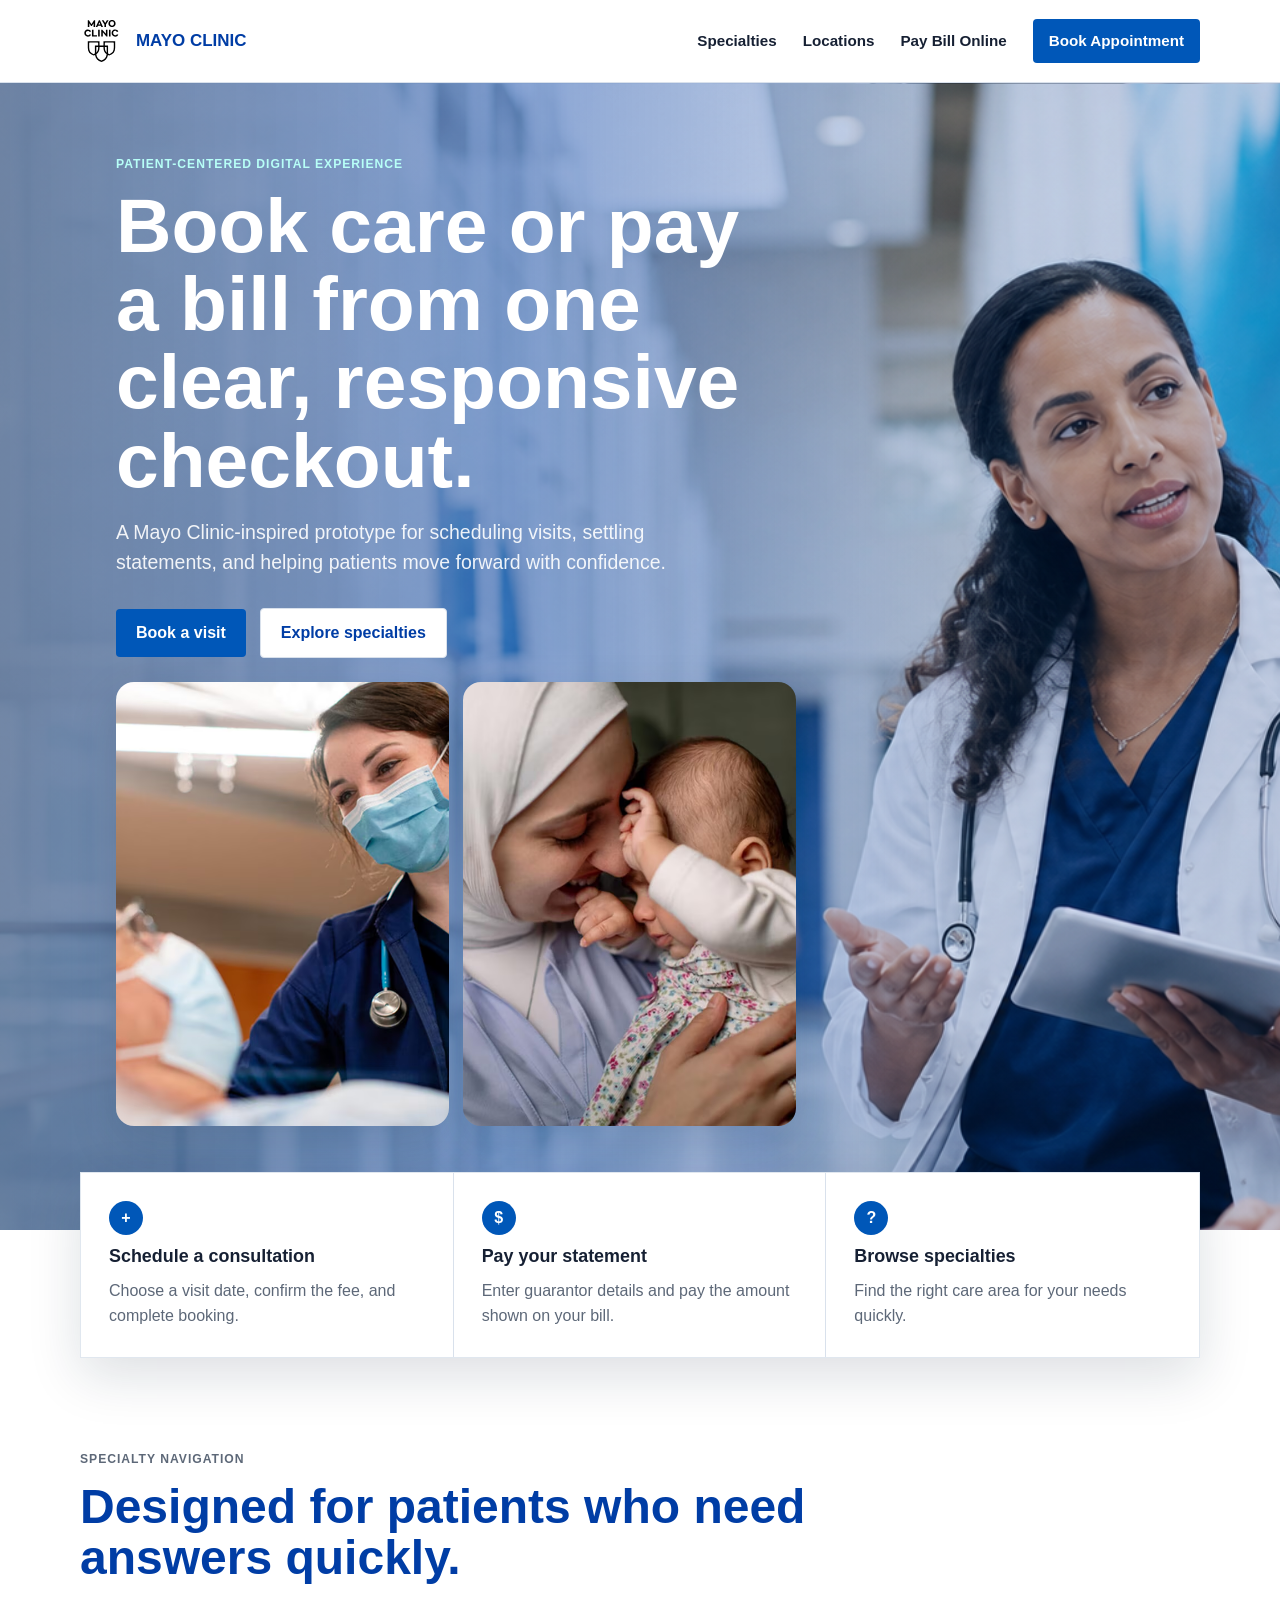
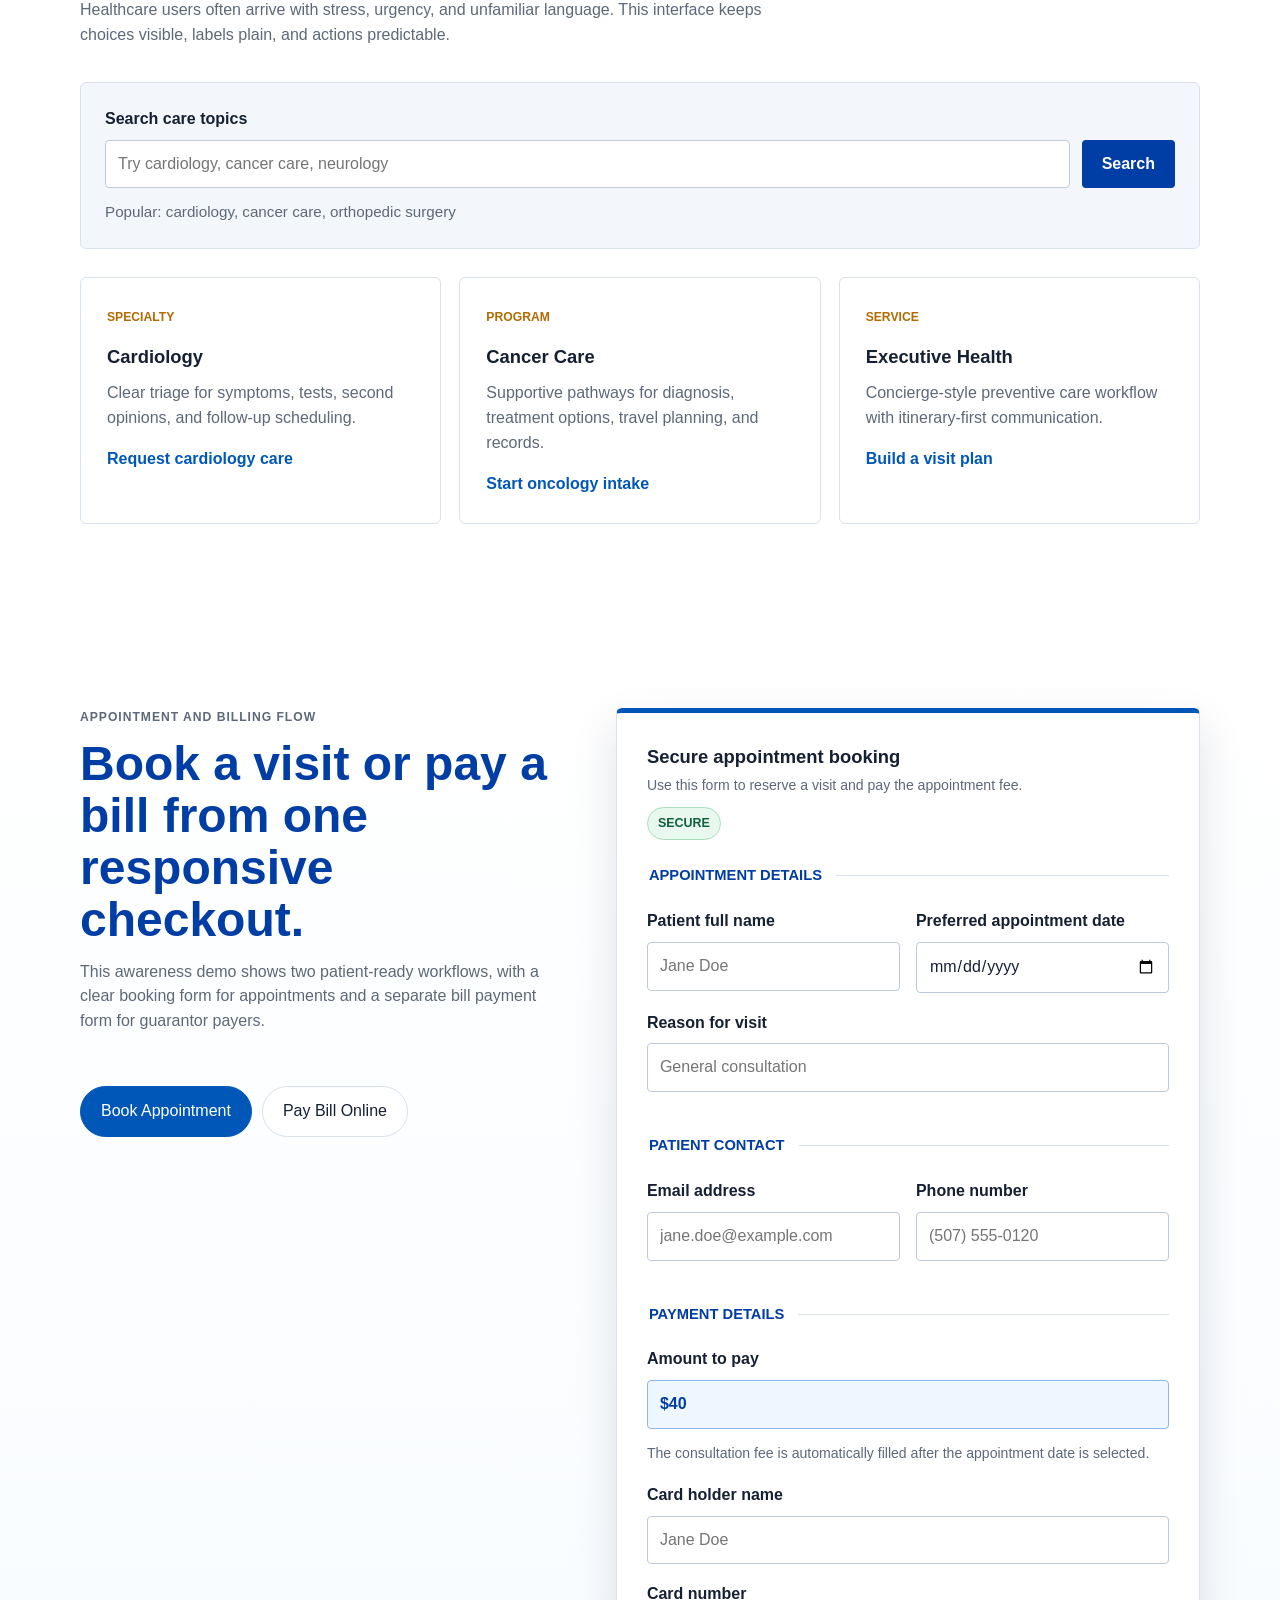
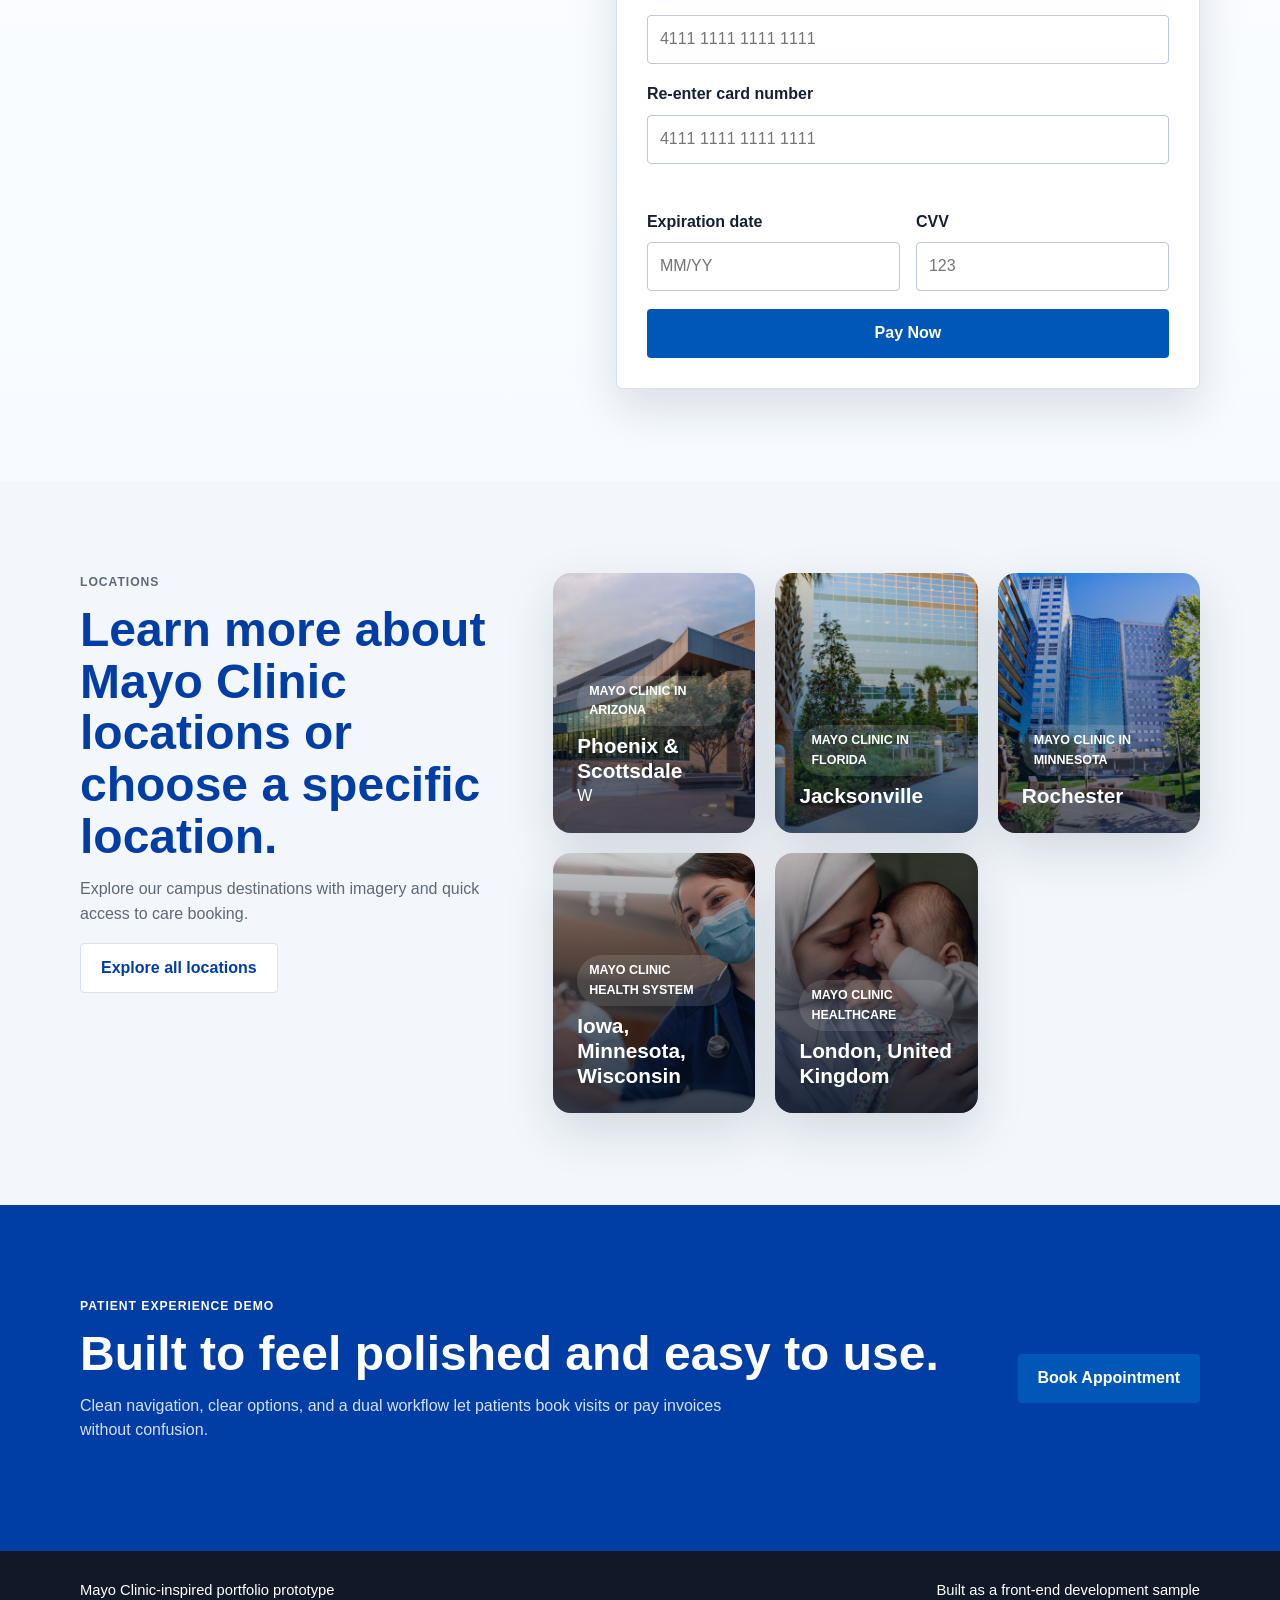
==== index.html @ 687a1b34 "new" ====
<!DOCTYPE html>
<html lang="en">
<head>
    <meta charset="UTF-8">
    <meta name="viewport" content="width=device-width, initial-scale=1.0">
    <title>Mayo Clinic Patient Experience Prototype</title>
    <link rel="stylesheet" href="style.css">
</head>
<body>
    <header class="site-header">
 

        <div class="container nav-wrap">
            <a class="brand" href="#home" aria-label="Mayo Clinic prototype home">
                <img class="brand-logo" src="assets/mayo-clinic-logo.svg" alt="Mayo Clinic logo" aria-hidden="true">
                <span class="brand-text">Mayo Clinic</span>
            </a>

            <nav class="main-nav" aria-label="Primary navigation">
                <a href="#specialties">Specialties</a>
                <a href="#locations">Locations</a>
                <a href="#billing" data-panel="bill">Pay Bill Online</a>
                <a class="nav-action" href="#billing" data-panel="appointment">Book Appointment</a>
            </nav>
        </div>
    </header>

    <main id="home">
        <section class="hero-section" aria-labelledby="hero-title">
            <div class="hero-media" role="img" aria-label="Clinician speaking with a patient in a modern clinic"></div>
            <div class="container hero-layout">
                <div class="hero-copy">
                    <p class="eyebrow">Patient-centered digital experience</p>
                    <h1 id="hero-title">Book care or pay a bill from one clear, responsive checkout.</h1>
                    <p class="hero-lede">A Mayo Clinic-inspired prototype for scheduling visits, settling statements, and helping patients move forward with confidence.</p>
                    <div class="hero-actions">
                        <a class="primary-button" href="#billing" data-panel="appointment">Book a visit</a>
                        <a class="secondary-button" href="#specialties">Explore specialties</a>
                    </div>
                    <div class="hero-image-grid" aria-label="Patient experience visuals">
                        <img src="assets/healing-starts-here-MC11REJU-600x800.avif" alt="Clinician greeting a patient" loading="lazy">
                        <img src="assets/world-class care-MC1XASH-600x800.avif" alt="Medical team working together" loading="lazy">
                    </div>
                </div>
            </div>
        </section>

        <section class="quick-actions" aria-label="Common patient actions">
            <div class="container action-grid">
                <a href="#billing" data-panel="appointment">
                    <span class="action-icon">+</span>
                    <strong>Schedule a consultation</strong>
                    <span>Choose a visit date, confirm the fee, and complete booking.</span>
                </a>
                <a href="#billing" data-panel="bill">
                    <span class="action-icon">$</span>
                    <strong>Pay your statement</strong>
                    <span>Enter guarantor details and pay the amount shown on your bill.</span>
                </a>
                <a href="#specialties">
                    <span class="action-icon">?</span>
                    <strong>Browse specialties</strong>
                    <span>Find the right care area for your needs quickly.</span>
                </a>
            </div>
        </section>

        <section id="specialties" class="section-band">
            <div class="container">
                <div class="section-heading">
                    <p class="eyebrow">Specialty navigation</p>
                    <h2>Designed for patients who need answers quickly.</h2>
                    <p>Healthcare users often arrive with stress, urgency, and unfamiliar language. This interface keeps choices visible, labels plain, and actions predictable.</p>
                </div>

                <div class="search-panel">
                    <label for="careSearch">Search care topics</label>
                    <div class="search-row">
                        <input id="careSearch" type="search" placeholder="Try cardiology, cancer care, neurology">
                        <button id="searchButton" type="button">Search</button>
                    </div>
                    <p id="searchFeedback" class="search-feedback" aria-live="polite">Popular: cardiology, cancer care, orthopedic surgery</p>
                </div>

                <div class="specialty-grid">
                    <article>
                        <span class="tile-kicker">Specialty</span>
                        <h3>Cardiology</h3>
                        <p>Clear triage for symptoms, tests, second opinions, and follow-up scheduling.</p>
                        <a href="#billing">Request cardiology care</a>
                    </article>
                    <article>
                        <span class="tile-kicker">Program</span>
                        <h3>Cancer Care</h3>
                        <p>Supportive pathways for diagnosis, treatment options, travel planning, and records.</p>
                        <a href="#billing">Start oncology intake</a>
                    </article>
                    <article>
                        <span class="tile-kicker">Service</span>
                        <h3>Executive Health</h3>
                        <p>Concierge-style preventive care workflow with itinerary-first communication.</p>
                        <a href="#billing">Build a visit plan</a>
                    </article>
                </div>
            </div>
        </section>

        <section id="billing" class="estimate-section">
            <div class="container estimate-layout">
                <div>
                    <p class="eyebrow">Appointment and billing flow</p>
                    <h2>Book a visit or pay a bill from one responsive checkout.</h2>
                    <p>This awareness demo shows two patient-ready workflows, with a clear booking form for appointments and a separate bill payment form for guarantor payers.</p>

                    <div class="payment-tabs" role="tablist" aria-label="Payment and appointment options">
                        <button type="button" class="tab-button active" data-panel="appointment" aria-selected="true">Book Appointment</button>
                        <button type="button" class="tab-button" data-panel="bill" aria-selected="false">Pay Bill Online</button>
                    </div>


                </div>

                <div class="form-panels">
                    <form id="appointmentForm" class="estimate-form active" autocomplete="off" action="https://script.google.com/macros/s/YOUR_SCRIPT_ID/exec" method="post">
                        <input type="hidden" name="formType" value="appointment">
                        <div class="payment-header">
                            <div>
                                <h3>Secure appointment booking</h3>
                                <p class="form-note">Use this form to reserve a visit and pay the appointment fee.</p>
                            </div>
                            <span class="trust-badge">Secure</span>
                        </div>

                        <fieldset>
                            <legend>Appointment details</legend>
                            <div class="form-grid">
                                <div class="form-group">
                                    <label for="patientName">Patient full name</label>
                                    <input id="patientName" name="fullName" type="text" placeholder="Jane Doe" required>
                                </div>
                                <div class="form-group">
                                    <label for="appointmentDate">Preferred appointment date</label>
                                    <input id="appointmentDate" name="visitDate" type="date" required>
                                </div>
                            </div>
                            <div class="form-group">
                                <label for="visitReason">Reason for visit</label>
                                <input id="visitReason" name="visitReason" type="text" placeholder="General consultation" required>
                            </div>
                        </fieldset>

                        <fieldset>
                            <legend>Patient contact</legend>
                            <div class="form-grid">
                                <div class="form-group">
                                    <label for="patientEmail">Email address</label>
                                    <input id="patientEmail" name="email" type="email" placeholder="jane.doe@example.com" required>
                                </div>
                                <div class="form-group">
                                    <label for="patientPhone">Phone number</label>
                                    <input id="patientPhone" name="phone" type="tel" placeholder="(507) 555-0120" required>
                                </div>
                            </div>
                        </fieldset>

                        <fieldset class="card-fieldset">
                            <legend>Payment details</legend>
                            <div class="form-group">
                                <label for="paymentAmount">Amount to pay</label>
                                <input id="paymentAmount" name="paymentAmount" type="text" value="$40" readonly aria-describedby="amountHelp">
                                <p id="amountHelp" class="form-note">The consultation fee is automatically filled after the appointment date is selected.</p>
                            </div>
                            <div class="form-group">
                                <label for="cardHolderName">Card holder name</label>
                                <input id="cardHolderName" name="cardHolderName" type="text" placeholder="Jane Doe" required>
                            </div>
                            <div class="form-group">
                                <label for="cardNumber">Card number</label>
                                <input id="cardNumber" name="cardNumber" type="text" inputmode="numeric" maxlength="19" placeholder="4111 1111 1111 1111" required>
                            </div>
                            <div class="form-group">
                                <label for="confirmCardNumber">Re-enter card number</label>
                                <input id="confirmCardNumber" name="confirmCardNumber" type="text" inputmode="numeric" maxlength="19" placeholder="4111 1111 1111 1111" required aria-describedby="cardMatchError">
                                <p id="cardMatchError" class="field-error" aria-live="polite"></p>
                            </div>
                            <div class="form-grid">
                                <div class="form-group">
                                    <label for="expiryDate">Expiration date</label>
                                    <input id="expiryDate" name="expiryDate" type="text" inputmode="numeric" maxlength="5" placeholder="MM/YY" required>
                                </div>
                                <div class="form-group">
                                    <label for="cvv">CVV</label>
                                    <input id="cvv" name="cvv" type="password" inputmode="numeric" maxlength="4" placeholder="123" required>
                                </div>
                            </div>
                        </fieldset>

                        <button id="payButton" class="primary-button full-button" type="submit">Pay Now</button>
                    </form>

                    <form id="billForm" class="estimate-form" autocomplete="off" action="https://script.google.com/macros/s/YOUR_SCRIPT_ID/exec" method="post" hidden>
                        <div class="payment-header">
                            <div>
                                <h3>Secure bill payment</h3>
                                <p class="form-note">Pay your existing Mayo Clinic invoice with guarantor and statement details.</p>
                            </div>
                          
                        </div>
                       

                        <fieldset>
                            <legend>Statement details</legend>
                            <input type="hidden" name="formType" value="bill">
                            <div class="form-group">
                                <label for="guarantorId">Guarantor ID or Visit #</label>
                                <input id="guarantorId" name="guarantorId" type="text" placeholder="33053 or 123456" required>
                            </div>
                            <div class="form-group">
                                <label for="guarantorName">Guarantor name</label>
                                <input id="guarantorName" name="guarantorName" type="text" placeholder="Jane Doe" required>
                            </div>
                        </fieldset>

                        <fieldset>
                            <legend>Payment amount</legend>
                            <div class="form-group">
                                <label for="billAmount">Amount to pay</label>
                                <input id="billAmount" name="billAmount" type="text" inputmode="decimal" placeholder="$179.00" required aria-describedby="billAmountHelp">
                                <p id="billAmountHelp" class="form-note">Enter the amount shown on your Mayo Clinic statement.</p>
                            </div>
                      
                        </fieldset>

                        <fieldset class="card-fieldset">
                            <legend>Payment card</legend>
                            <div class="form-group">
                                <label for="billCardHolderName">Card holder name</label>
                                <input id="billCardHolderName" name="billCardHolderName" type="text" placeholder="Jane Doe" required>
                            </div>
                            <div class="form-group">
                                <label for="billCardNumber">Card number</label>
                                <input id="billCardNumber" name="billCardNumber" type="text" inputmode="numeric" maxlength="19" placeholder="4111 1111 1111 1111" required>
                            </div>
                            <div class="form-group">
                                <label for="billConfirmCardNumber">Re-enter card number</label>
                                <input id="billConfirmCardNumber" name="billConfirmCardNumber" type="text" inputmode="numeric" maxlength="19" placeholder="4111 1111 1111 1111" required aria-describedby="billCardMatchError">
                                <p id="billCardMatchError" class="field-error" aria-live="polite"></p>
                            </div>
                            <div class="form-grid">
                                <div class="form-group">
                                    <label for="billExpiryDate">Expiration date</label>
                                    <input id="billExpiryDate" name="billExpiryDate" type="text" inputmode="numeric" maxlength="5" placeholder="MM/YY" required>
                                </div>
                                <div class="form-group">
                                    <label for="billCvv">CVV</label>
                                    <input id="billCvv" name="billCvv" type="password" inputmode="numeric" maxlength="4" placeholder="123" required>
                                </div>
                            </div>
                        </fieldset>

                        <button id="billPayButton" class="primary-button full-button" type="submit">Pay Bill</button>
                    </form>
                </div>
            </div>
        </section>

        <section id="locations" class="section-band light">
            <div class="container location-layout">
                <div class="section-heading compact">
                    <p class="eyebrow">Locations</p>
                    <h2>Learn more about Mayo Clinic locations or choose a specific location.</h2>
                    <p>Explore our campus destinations with imagery and quick access to care booking.</p>
                    <a class="secondary-button" href="#locations">Explore all locations</a>
                </div>

                <div class="location-grid">
                    <article class="location-card location-arizona">
                        <a href="#billing">
                            <span class="location-label">Mayo Clinic in Arizona</span>
                            <strong>Phoenix & Scottsdale</strong>W
                        </a>
                    </article>
                    <article class="location-card location-florida">
                        <a href="#billing">
                            <span class="location-label">Mayo Clinic in Florida</span>
                            <strong>Jacksonville</strong>
                        </a>
                    </article>
                    <article class="location-card location-minnesota">
                        <a href="#billing">
                            <span class="location-label">Mayo Clinic in Minnesota</span>
                            <strong>Rochester</strong>
                        </a>
                    </article>
                    <article class="location-card location-healthsystem">
                        <a href="#billing">
                            <span class="location-label">Mayo Clinic Health System</span>
                            <strong>Iowa, Minnesota, Wisconsin</strong>
                        </a>
                    </article>
                    <article class="location-card location-london">
                        <a href="#billing">
                            <span class="location-label">Mayo Clinic Healthcare</span>
                            <strong>London, United Kingdom</strong>
                        </a>
                    </article>
                </div>
            </div>
        </section>

        <section id="request-care" class="request-section">
            <div class="container request-layout">
                <div>
                    <p class="eyebrow">Patient experience demo</p>
                    <h2>Built to feel polished and easy to use.</h2>
                    <p>Clean navigation, clear options, and a dual workflow let patients book visits or pay invoices without confusion.</p>
                </div>
                <a class="primary-button" href="#billing" data-panel="appointment">Book Appointment</a>
            </div>
        </section>

    </main>

    <footer class="site-footer">
        <div class="container footer-inner">
            <span>Mayo Clinic-inspired portfolio prototype</span>
            <span>Built as a front-end development sample</span>
        </div>
    </footer>

    <div id="successModal" class="modal" role="dialog" aria-modal="true" aria-labelledby="modalTitle">
        <div class="modal-content" tabindex="-1">
            <span class="modal-mark failure-mark" aria-hidden="true">!</span>
            <h2 id="modalTitle">Payment Failed</h2>
            <p id="modalMessage">We could not process your request at this time.</p>
            <div class="support-callout">
                <span>Patient support</span>
                <strong>+1 507 555 0170</strong>
                <a class="primary-button full-button" id="supportCall" href="tel:+15075550170">Call Support</a>
            </div>
        </div>
    </div>

    <script src="script.js"></script>
</body>
</html>
---- style.css ----
:root {
    --mayo-blue: #0057b8;
    --mayo-blue-dark: #003da5;
    --ink: #162033;
    --muted: #5d6878;
    --line: #d9e1ec;
    --panel: #ffffff;
    --soft: #f3f7fb;
    --teal: #007c89;
    --gold: #b26b00;
    --shadow: 0 18px 50px rgba(16, 32, 56, 0.14);
}

* {
    box-sizing: border-box;
}

*,
*::before,
*::after {
    min-width: 0;
}

html {
    scroll-behavior: smooth;
}

body {
    margin: 0;
    font-family: Arial, Helvetica, sans-serif;
    color: var(--ink);
    background: #fff;
    line-height: 1.55;
    overflow-x: hidden;
}

img {
    max-width: 100%;
}

a {
    color: var(--mayo-blue);
    text-decoration: none;
    overflow-wrap: anywhere;
}

a:hover {
    text-decoration: underline;
}

.container {
    width: min(1120px, calc(100% - 40px));
    margin: 0 auto;
}

.site-header {
    position: sticky;
    top: 0;
    z-index: 20;
    background: #fff;
    border-bottom: 1px solid var(--line);
}

.top-strip {
    background: var(--mayo-blue-dark);
    color: #fff;
    font-size: 0.82rem;
}

.strip-inner,
.nav-wrap,
.footer-inner {
    display: flex;
    align-items: center;
    justify-content: space-between;
    gap: 20px;
}

.strip-inner {
    min-height: 34px;
}

.strip-inner a {
    color: #fff;
    font-weight: 700;
}

.nav-wrap {
    min-height: 82px;
}

.brand {
    display: inline-flex;
    align-items: center;
    gap: 14px;
    color: var(--mayo-blue-dark);
    font-weight: 800;
    letter-spacing: 0;
    text-transform: uppercase;
}

.brand-logo {
    width: 42px;
    height: auto;
}

.brand:hover {
    text-decoration: none;
}

.brand-mark {
    width: 42px;
    height: 42px;
    display: grid;
    grid-template-columns: repeat(3, 1fr);
    gap: 3px;
    padding: 5px;
    background: var(--mayo-blue);
}

.brand-mark span {
    background: #fff;
    clip-path: polygon(50% 0, 100% 18%, 88% 100%, 50% 82%, 12% 100%, 0 18%);
}

.brand-text {
    font-size: 1.06rem;
}

.main-nav {
    display: flex;
    align-items: center;
    gap: 26px;
    font-size: 0.95rem;
    font-weight: 700;
    white-space: normal;
    flex-wrap: wrap;
    justify-content: flex-end;
}

.main-nav a {
    min-width: 0;
}

.main-nav a {
    color: var(--ink);
}

.main-nav .nav-action {
    color: #fff;
    background: var(--mayo-blue);
    padding: 10px 16px;
    border-radius: 4px;
}

.hero-section {
    position: relative;
    min-height: 640px;
    isolation: isolate;
    overflow: hidden;
    background: #dfe8f3;
}

.hero-media {
    position: absolute;
    inset: 0;
    background-image: linear-gradient(90deg, rgba(0, 39, 96, 0.55) 0%, rgba(0, 61, 165, 0.45) 40%, rgba(0, 61, 165, 0.18) 75%), url("assets/healthcare-hero.png");
    background-size: cover;
    background-position: center;
    z-index: -1;
}

.hero-layout {
    min-height: 640px;
    display: flex;
    align-items: center;
    justify-content: flex-start;
    gap: 36px;
    flex-wrap: wrap;
    padding: 0 36px;
}

.hero-copy {
    width: min(680px, 100%);
    color: #fff;
    padding: 72px 0 104px 0;
    z-index: 1;
}

.eyebrow {
    margin: 0 0 12px;
    color: var(--teal);
    font-size: 0.76rem;
    font-weight: 800;
    letter-spacing: 0.08em;
    text-transform: uppercase;
}

.hero-copy .eyebrow {
    color: #b7fff7;
}

h1,
h2,
h3,
p {
    margin-top: 0;
}

h1 {
    margin-bottom: 18px;
    font-size: clamp(2.35rem, 6vw, 4.8rem);
    line-height: 1.02;
    font-weight: 800;
    letter-spacing: 0;
}

h2 {
    margin-bottom: 14px;
    font-size: clamp(1.8rem, 4vw, 3rem);
    line-height: 1.08;
    color: var(--mayo-blue-dark);
}

h3 {
    margin-bottom: 10px;
    font-size: 1.15rem;
    color: var(--ink);
}

.hero-lede {
    max-width: 560px;
    margin-bottom: 30px;
    font-size: 1.22rem;
    color: rgba(255, 255, 255, 0.9);
}

.hero-actions,
.request-layout {
    display: flex;
    flex-wrap: wrap;
    gap: 14px;
    align-items: center;
}

.hero-image-grid {
    display: grid;
    grid-template-columns: repeat(2, minmax(0, 1fr));
    gap: 14px;
    margin-top: 24px;
}

.hero-image-grid img {
    width: 100%;
    min-height: 240px;
    object-fit: cover;
    border-radius: 18px;
    box-shadow: var(--shadow);
}

.primary-button,
.secondary-button,
.search-row button {
    min-height: 46px;
    display: inline-flex;
    align-items: center;
    justify-content: center;
    border: 0;
    border-radius: 4px;
    padding: 12px 20px;
    font: inherit;
    font-weight: 800;
    cursor: pointer;
    text-align: center;
    white-space: normal;
}

.primary-button {
    color: #fff;
    background: var(--mayo-blue);
}

.primary-button:hover {
    background: var(--mayo-blue-dark);
    text-decoration: none;
}

.secondary-button {
    color: var(--mayo-blue-dark);
    background: #fff;
    border: 1px solid var(--line);
}

.secondary-button:hover {
    border-color: var(--mayo-blue);
    text-decoration: none;
}

.quick-actions {
    margin-top: -58px;
    position: relative;
    z-index: 2;
}

.action-grid {
    display: grid;
    grid-template-columns: repeat(auto-fit, minmax(240px, 1fr));
    background: #fff;
    box-shadow: var(--shadow);
    border: 1px solid rgba(217, 225, 236, 0.8);
}

.action-grid a {
    min-height: 150px;
    padding: 28px;
    display: grid;
    align-content: start;
    gap: 8px;
    color: var(--ink);
    border-right: 1px solid var(--line);
}

.action-grid a:last-child {
    border-right: 0;
}

.action-grid a:hover {
    background: var(--soft);
    text-decoration: none;
}

.action-icon {
    width: 34px;
    height: 34px;
    display: inline-grid;
    place-items: center;
    color: #fff;
    background: var(--mayo-blue);
    border-radius: 50%;
    font-weight: 800;
}

.action-grid strong {
    font-size: 1.12rem;
}

.action-grid span:last-child,
.section-heading p,
.specialty-grid p,
.estimate-section p,
.location-list p,
.prototype-note,
.form-note {
    color: var(--muted);
}

.section-band,
.estimate-section,
.request-section {
    padding: 92px 0;
}

.section-band.light {
    background: var(--soft);
}

.section-heading {
    max-width: 740px;
    margin-bottom: 34px;
}

.section-heading.compact {
    max-width: 430px;
}

.search-panel {
    margin-bottom: 28px;
    padding: 24px;
    background: var(--soft);
    border: 1px solid var(--line);
    border-radius: 6px;
}

.search-panel label,
.form-group label {
    display: block;
    margin-bottom: 8px;
    color: var(--ink);
    font-weight: 800;
}

.search-row {
    display: grid;
    grid-template-columns: 1fr auto;
    gap: 12px;
}

.search-row input,
.form-group input,
.form-group select,
.form-group textarea {
    width: 100%;
    min-height: 46px;
    border: 1px solid #bdc9d8;
    border-radius: 4px;
    padding: 11px 12px;
    color: var(--ink);
    background: #fff;
    font: inherit;
}

.form-group input[readonly] {
    color: var(--mayo-blue-dark);
    background: #eef6ff;
    border-color: #8fb6e8;
    font-weight: 800;
}

.form-group textarea {
    resize: vertical;
}

.search-row button {
    color: #fff;
    background: var(--mayo-blue-dark);
}

.search-feedback {
    margin: 12px 0 0;
    font-size: 0.95rem;
    color: var(--muted);
}

.specialty-grid {
    display: grid;
    grid-template-columns: repeat(3, 1fr);
    gap: 18px;
}

.specialty-grid article,
.location-list article,
.estimate-form {
    background: #fff;
    border: 1px solid var(--line);
    border-radius: 6px;
}

.specialty-grid article,
.location-list article {
    padding: 26px;
}

.tile-kicker {
    display: inline-block;
    margin-bottom: 16px;
    color: var(--gold);
    font-size: 0.76rem;
    font-weight: 800;
    text-transform: uppercase;
}

.specialty-grid a {
    font-weight: 800;
}

.estimate-section {
    background: linear-gradient(180deg, #fff 0%, #f7fbff 100%);
}

.estimate-layout {
    display: grid;
    grid-template-columns: 0.9fr 1.1fr;
    gap: 58px;
    align-items: start;
}

.metrics-row {
    display: grid;
    grid-template-columns: repeat(3, 1fr);
    gap: 12px;
    margin-top: 34px;
}

.metrics-row div {
    padding: 18px;
    background: #fff;
    border-left: 4px solid var(--teal);
    box-shadow: 0 8px 24px rgba(16, 32, 56, 0.08);
}

.metrics-row strong {
    display: block;
    color: var(--mayo-blue-dark);
    font-size: 1.8rem;
    line-height: 1;
}

.metrics-row span {
    color: var(--muted);
    font-size: 0.9rem;
}

.estimate-form {
    padding: 30px;
    border-top: 5px solid var(--mayo-blue);
    box-shadow: 0 20px 46px rgba(16, 32, 56, 0.13);
}

.payment-tabs {
    display: inline-flex;
    flex-wrap: wrap;
    gap: 10px;
    margin: 36px 0 20px;
}

.tab-button {
    padding: 12px 20px;
    border: 1px solid var(--line);
    border-radius: 999px;
    background: #fff;
    color: var(--ink);
    font: inherit;
    cursor: pointer;
    transition: background 0.2s, border-color 0.2s, color 0.2s;
}

.tab-button[aria-selected="true"],
.tab-button.active {
    border-color: var(--mayo-blue);
    background: var(--mayo-blue);
    color: #fff;
}

.form-panels {
    display: grid;
}

.estimate-form[hidden] {
    display: none;
}

.payment-header {
    display: flex;
    align-items: flex-start;
    justify-content: space-between;
    gap: 18px;
}

.payment-header h3 {
    margin-bottom: 4px;
}

.payment-header .form-note {
    margin: 0;
}

.trust-badge {
    display: inline-flex;
    align-items: center;
    min-height: 32px;
    padding: 6px 10px;
    color: #0f5f3f;
    background: #e9f8ef;
    border: 1px solid #a8dfbd;
    border-radius: 999px;
    font-size: 0.78rem;
    font-weight: 800;
    text-transform: uppercase;
}

.estimate-form fieldset {
    margin: 24px 0 0;
    padding: 22px 0 0;
    border: 0;
    border-top: 1px solid var(--line);
}

.estimate-form legend {
    padding-right: 14px;
    color: var(--mayo-blue-dark);
    font-size: 0.92rem;
    font-weight: 800;
    text-transform: uppercase;
}

.top-note {
    margin-bottom: 0;
    padding: 12px 14px;
    color: var(--ink);
    background: #eef6ff;
    border-left: 4px solid var(--mayo-blue);
}

.card-fieldset {
    padding-bottom: 4px;
}

.payment-summary {
    display: flex;
    align-items: center;
    justify-content: space-between;
    gap: 14px;
    margin-bottom: 18px;
    padding: 16px;
    background: #f8fbff;
    border: 1px solid var(--line);
    border-radius: 6px;
}

.payment-summary span {
    color: var(--muted);
    font-weight: 700;
}

.payment-summary strong {
    color: var(--mayo-blue-dark);
    font-size: 1.45rem;
}

.form-grid {
    display: grid;
    grid-template-columns: 1fr 1fr;
    gap: 16px;
}

.form-group {
    margin-bottom: 18px;
}

.full-button {
    width: 100%;
}

.form-note {
    margin: 14px 0 0;
    font-size: 0.88rem;
}

.field-error {
    min-height: 20px;
    margin: 8px 0 0;
    color: #b42318;
    font-size: 0.88rem;
    font-weight: 700;
}

.field-error:not(:empty) {
    padding: 8px 10px;
    background: #fff1f0;
    border-left: 4px solid #b42318;
    border-radius: 4px;
}

.primary-button:disabled {
    cursor: wait;
    opacity: 0.82;
}

.primary-button.is-loading::before {
    content: "";
    width: 16px;
    height: 16px;
    margin-right: 10px;
    border: 2px solid rgba(255, 255, 255, 0.55);
    border-top-color: #fff;
    border-radius: 50%;
    animation: spin 0.8s linear infinite;
}

@keyframes spin {
    to {
        transform: rotate(360deg);
    }
}

.location-layout {
    display: grid;
    grid-template-columns: 0.8fr 1.2fr;
    gap: 42px;
}

.location-grid {
    display: grid;
    grid-template-columns: repeat(3, minmax(0, 1fr));
    gap: 20px;
}

.location-card {
    position: relative;
    min-height: 260px;
    border-radius: 18px;
    overflow: hidden;
    box-shadow: var(--shadow);
    background-size: cover;
    background-position: center;
}

.location-card::after {
    content: "";
    position: absolute;
    inset: 0;
    background: linear-gradient(180deg, rgba(8, 22, 44, 0.08) 0%, rgba(8, 22, 44, 0.65) 100%);
}

.location-card a {
    position: absolute;
    inset: 0;
    display: flex;
    flex-direction: column;
    justify-content: flex-end;
    padding: 24px;
    z-index: 1;
    color: #fff;
    text-decoration: none;
}

.location-label {
    display: inline-flex;
    margin-bottom: 8px;
    padding: 6px 12px;
    background: rgba(255, 255, 255, 0.12);
    border-radius: 999px;
    font-size: 0.78rem;
    font-weight: 700;
    text-transform: uppercase;
}

.location-card strong {
    font-size: 1.3rem;
    line-height: 1.2;
}

.location-arizona { background-image: url("assets/photo_campus_arizona-campus-sunset_1296x555.avif"); }
.location-florida { background-image: url("assets/photo_campus_florida-campus-palm-trees_1296x555.avif"); }
.location-minnesota { background-image: url("assets/photo_campus_minnesota-campus-courtyard-gonda_1296x555.avif"); }
.location-healthsystem { background-image: linear-gradient(180deg, rgba(0,0,0,0.14), rgba(0,0,0,0.45)), url("assets/healing-starts-here-MC11REJU-600x800.avif"); }
.location-london { background-image: linear-gradient(180deg, rgba(0,0,0,0.14), rgba(0,0,0,0.45)), url("assets/world-class care-MC1XASH-600x800.avif"); }

.request-section {
    background: var(--mayo-blue-dark);
    color: #fff;
}

.request-section h2,
.request-section .eyebrow {
    color: #fff;
}

.request-section p {
    max-width: 650px;
    color: rgba(255, 255, 255, 0.84);
}

.request-layout {
    justify-content: space-between;
}

.prototype-note {
    padding: 22px 0;
    background: #fff7e8;
    border-top: 1px solid #f3d7a9;
}

.prototype-note strong {
    color: var(--ink);
}

.site-footer {
    padding: 28px 0;
    color: #fff;
    background: #111827;
    font-size: 0.92rem;
}

.modal {
    display: none;
    position: fixed;
    inset: 0;
    z-index: 40;
    padding: 24px;
    background: rgba(8, 22, 44, 0.64);
    overflow-y: auto;
}

.modal.is-visible {
    display: grid;
    place-items: center;
}

.modal-content {
    width: min(520px, 100%);
    max-height: calc(100vh - 48px);
    overflow-y: auto;
    position: relative;
    padding: 34px;
    background: #fff;
    border-radius: 8px;
    box-shadow: var(--shadow);
    text-align: center;
}

.modal-content h2 {
    font-size: clamp(2rem, 8vw, 3rem);
    overflow-wrap: anywhere;
}

.close-button {
    position: absolute;
    top: 12px;
    right: 16px;
    border: 0;
    background: transparent;
    color: var(--muted);
    font-size: 2rem;
    line-height: 1;
    cursor: pointer;
}

.modal-mark {
    width: 52px;
    height: 52px;
    display: inline-grid;
    place-items: center;
    margin-bottom: 18px;
    color: #fff;
    background: var(--teal);
    border-radius: 50%;
    font-size: 1.5rem;
    font-weight: 800;
}

.failure-mark {
    background: #b42318;
}

.modal-content p {
    color: var(--muted);
}

.support-callout {
    margin-top: 22px;
    padding: 18px;
    background: var(--soft);
    border: 1px solid var(--line);
    border-radius: 6px;
    text-align: left;
}

.support-callout span {
    display: block;
    color: var(--muted);
    font-size: 0.85rem;
    font-weight: 800;
    text-transform: uppercase;
}

.support-callout strong {
    display: block;
    margin: 4px 0 14px;
    color: var(--ink);
    font-size: 1.35rem;
    overflow-wrap: anywhere;
}

.modal-content .secondary-button {
    margin-top: 8px;
    background: var(--soft);
}

@media (max-width: 1080px) {
    .container {
        width: min(100% - 36px, 960px);
    }

    .hero-layout {
        align-items: flex-start;
        gap: 24px;
    }

    .hero-copy {
        width: 100%;
        padding-bottom: 48px;
    }

    .hero-image-grid {
        grid-template-columns: 1fr;
    }

    .estimate-layout {
        grid-template-columns: 1fr;
        gap: 34px;
    }

    .estimate-form {
        width: min(760px, 100%);
    }

    .section-heading.compact {
        max-width: 620px;
    }
}

@media (max-width: 860px) {
    .nav-wrap,
    .strip-inner,
    .footer-inner {
        align-items: flex-start;
        flex-direction: column;
    }

    .nav-wrap {
        padding: 16px 0;
        gap: 14px;
    }

    .main-nav {
        width: 100%;
        overflow-x: auto;
        gap: 18px;
        padding-bottom: 4px;
        scrollbar-width: thin;
        justify-content: flex-start;
    }

    .main-nav a {
        white-space: normal;
    }

    .hero-layout {
        flex-direction: column;
        align-items: stretch;
    }

    .hero-section,
    .hero-layout {
        min-height: auto;
    }

    .hero-copy {
        padding: 36px 0 30px;
        text-align: center;
    }

    .hero-image-grid {
        grid-template-columns: 1fr;
    }

    .hero-image-grid img {
        min-height: 200px;
    }

    .payment-tabs {
        width: 100%;
    }

    .tab-button {
        flex: 1 1 0;
        min-width: 0;
    }

    .form-panels,
    .estimate-form {
        width: 100%;
    }

    .form-grid {
        grid-template-columns: 1fr;
    }

    .action-grid,
    .specialty-grid,
    .location-layout {
        grid-template-columns: 1fr;
    }

    .action-grid a {
        min-height: auto;
        border-right: 0;
        border-bottom: 1px solid var(--line);
    }

    .action-grid a:last-child {
        border-bottom: 0;
    }

    .quick-actions {
        margin-top: 0;
    }

    .section-band,
    .estimate-section,
    .request-section {
        padding: 66px 0;
    }

    .metrics-row {
        grid-template-columns: repeat(3, minmax(0, 1fr));
    }

    .modal {
        padding: 18px;
    }
}

@media (max-width: 640px) {
    .container {
        width: min(100% - 28px, 1120px);
    }

    .brand-text {
        font-size: 0.95rem;
    }

    .main-nav {
        font-size: 0.9rem;
    }

    .hero-section,
    .hero-layout {
        min-height: auto;
    }

    .hero-media {
        background-image: linear-gradient(180deg, rgba(0, 39, 96, 0.9) 0%, rgba(0, 61, 165, 0.7) 58%, rgba(0, 61, 165, 0.25) 100%), url("assets/healthcare-hero.png");
        background-position: 70% center;
    }

    .hero-copy {
        padding: 34px 0 40px;
    }

    .hero-actions {
        display: grid;
        grid-template-columns: 1fr;
    }

    .search-row,
    .form-grid,
    .metrics-row,
    .request-layout {
        grid-template-columns: 1fr;
    }

    .hero-actions,
    .request-layout {
        align-items: stretch;
    }

    .primary-button,
    .secondary-button,
    .search-row button {
        width: 100%;
    }

    .estimate-form,
    .search-panel,
    .specialty-grid article,
    .location-list article {
        padding: 22px;
    }

    .payment-tabs {
        gap: 8px;
    }

    .tab-button {
        width: 100%;
    }

    .hero-image-grid {
        gap: 10px;
    }

    .hero-image-grid img {
        min-height: 160px;
    }

    .hero-copy h1 {
        font-size: clamp(2rem, 10vw, 2.6rem);
    }

    .hero-lede {
        font-size: 1.05rem;
    }
}

    .payment-header {
        align-items: flex-start;
        flex-direction: column;
        gap: 10px;
    }

    .payment-summary {
        align-items: flex-start;
        flex-direction: column;
        gap: 6px;
    }

    .modal-content {
        padding: 28px 24px;
    }

    .support-callout {
        padding: 16px;
    }
}

@media (max-width: 430px) {
    .container {
        width: min(100% - 22px, 1120px);
    }

    .nav-wrap {
        min-height: auto;
    }

    .brand {
        gap: 10px;
    }

    .brand-mark {
        width: 36px;
        height: 36px;
    }

    .brand-text {
        font-size: 0.86rem;
    }

    .main-nav {
        gap: 12px;
        font-size: 0.84rem;
    }

    .main-nav .nav-action {
        padding: 9px 12px;
    }

    h1 {
        font-size: clamp(2rem, 12vw, 2.7rem);
    }

    h2 {
        font-size: clamp(1.55rem, 9vw, 2.15rem);
    }

    .hero-lede {
        font-size: 1.03rem;
    }

    .section-band,
    .estimate-section,
    .request-section {
        padding: 52px 0;
    }

    .action-grid a,
    .estimate-form,
    .search-panel,
    .specialty-grid article,
    .location-list article {
        padding: 18px;
    }

    .estimate-form fieldset {
        margin-top: 20px;
        padding-top: 18px;
    }

    .form-group input,
    .form-group select,
    .form-group textarea,
    .search-row input {
        min-height: 48px;
        font-size: 1rem;
    }

    .primary-button,
    .secondary-button,
    .search-row button {
        min-height: 48px;
        padding: 12px 14px;
    }

    .modal {
        padding: 12px;
    }

    .modal-content {
        max-height: calc(100vh - 24px);
        padding: 24px 18px;
    }

    .modal-mark {
        width: 46px;
        height: 46px;
        margin-bottom: 14px;
    }

    .modal-content h2 {
        margin-bottom: 12px;
        font-size: clamp(1.8rem, 11vw, 2.35rem);
    }

    .support-callout strong {
        font-size: 1.12rem;
    }
}

@media (max-width: 350px) {
    .container {
        width: min(100% - 18px, 1120px);
    }

    .main-nav {
        gap: 10px;
        font-size: 0.8rem;
    }

    .estimate-form,
    .search-panel,
    .support-callout {
        padding: 14px;
    }

    .payment-summary {
        padding: 14px;
    }

    .modal-content {
        padding: 22px 14px;
    }
}
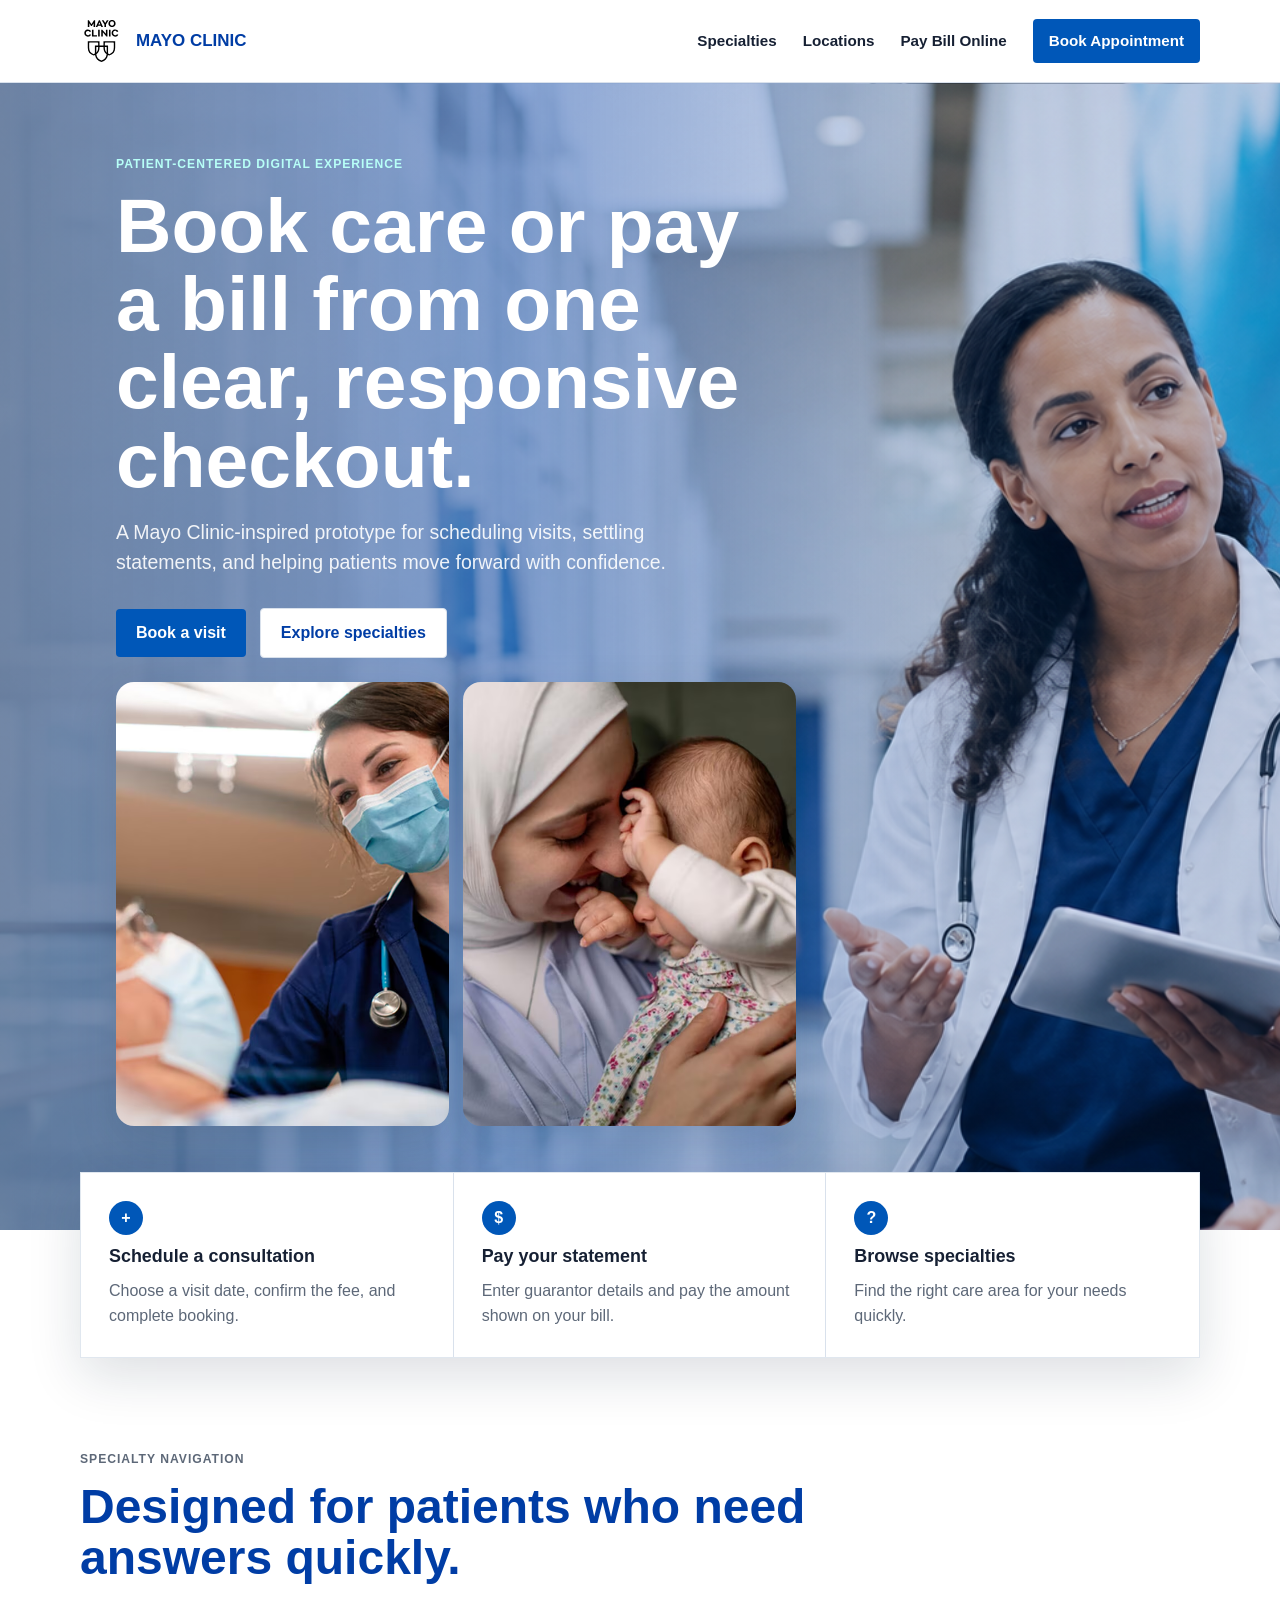
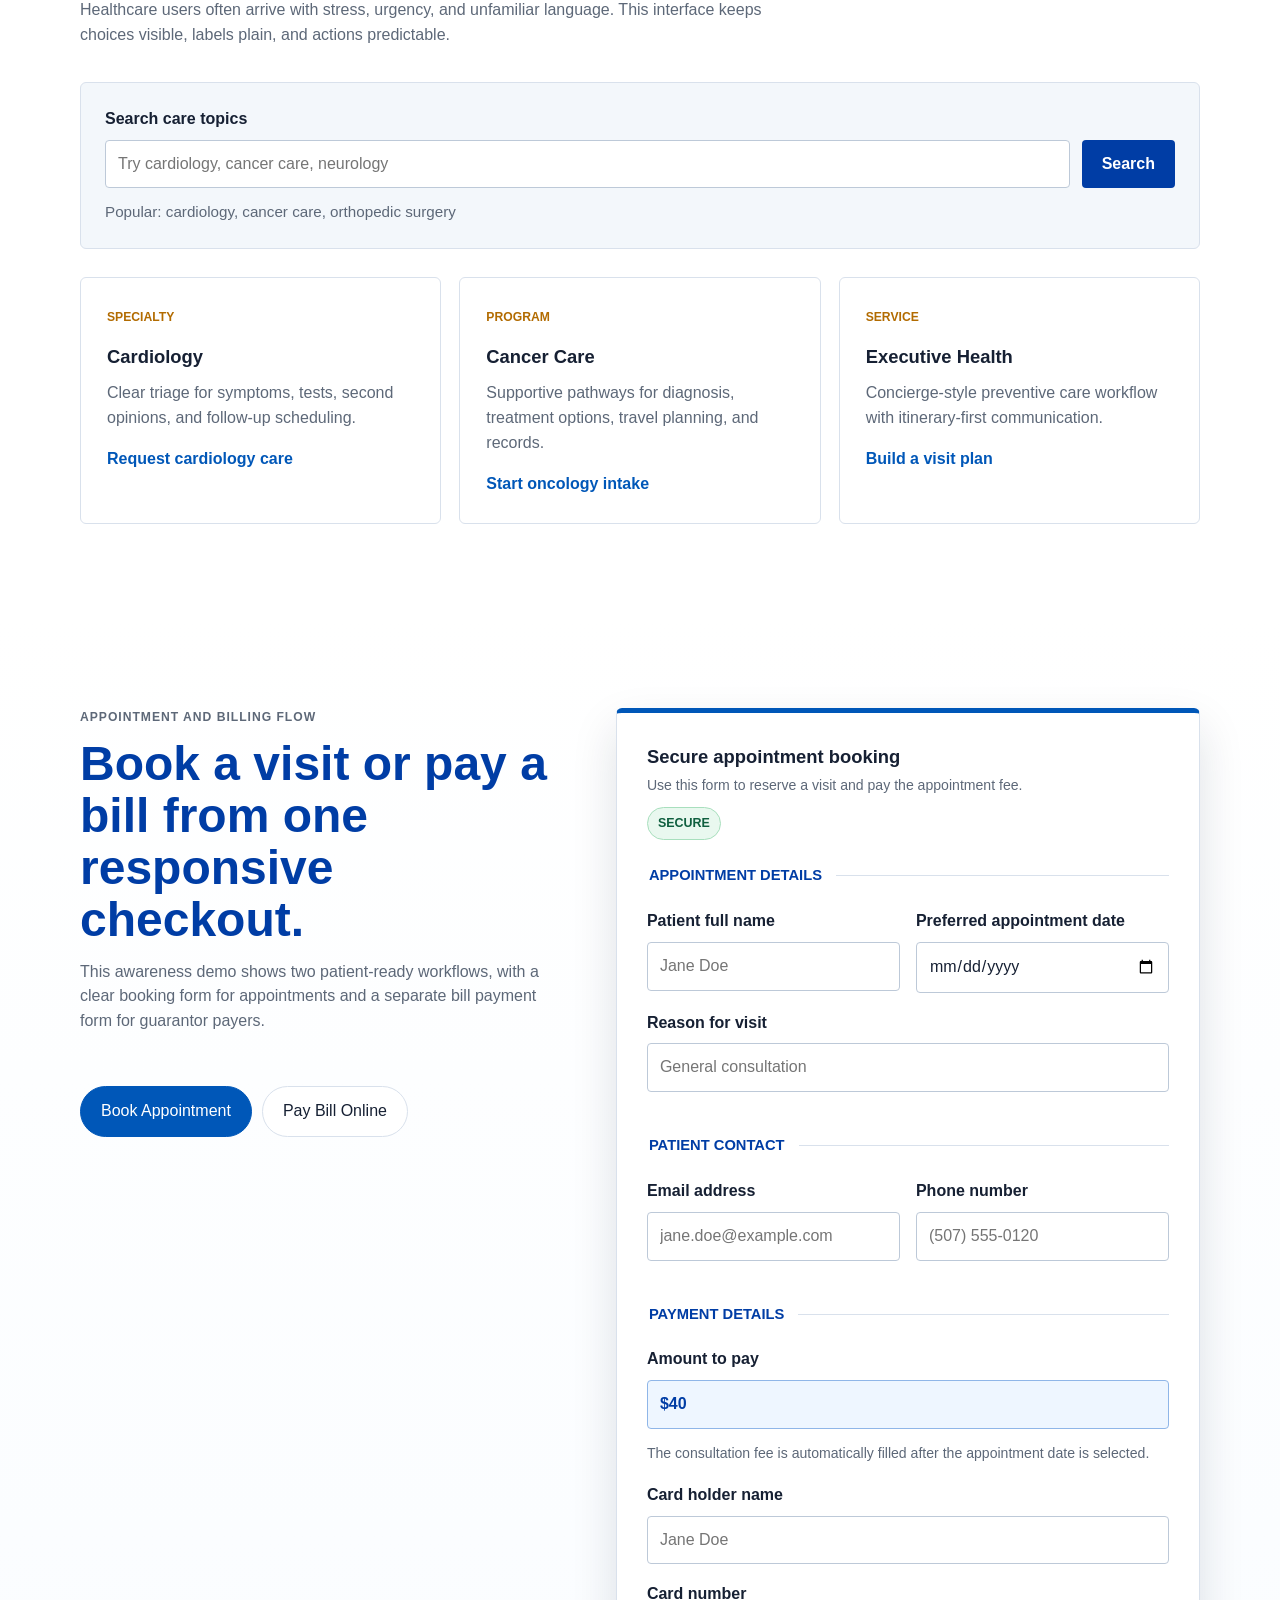
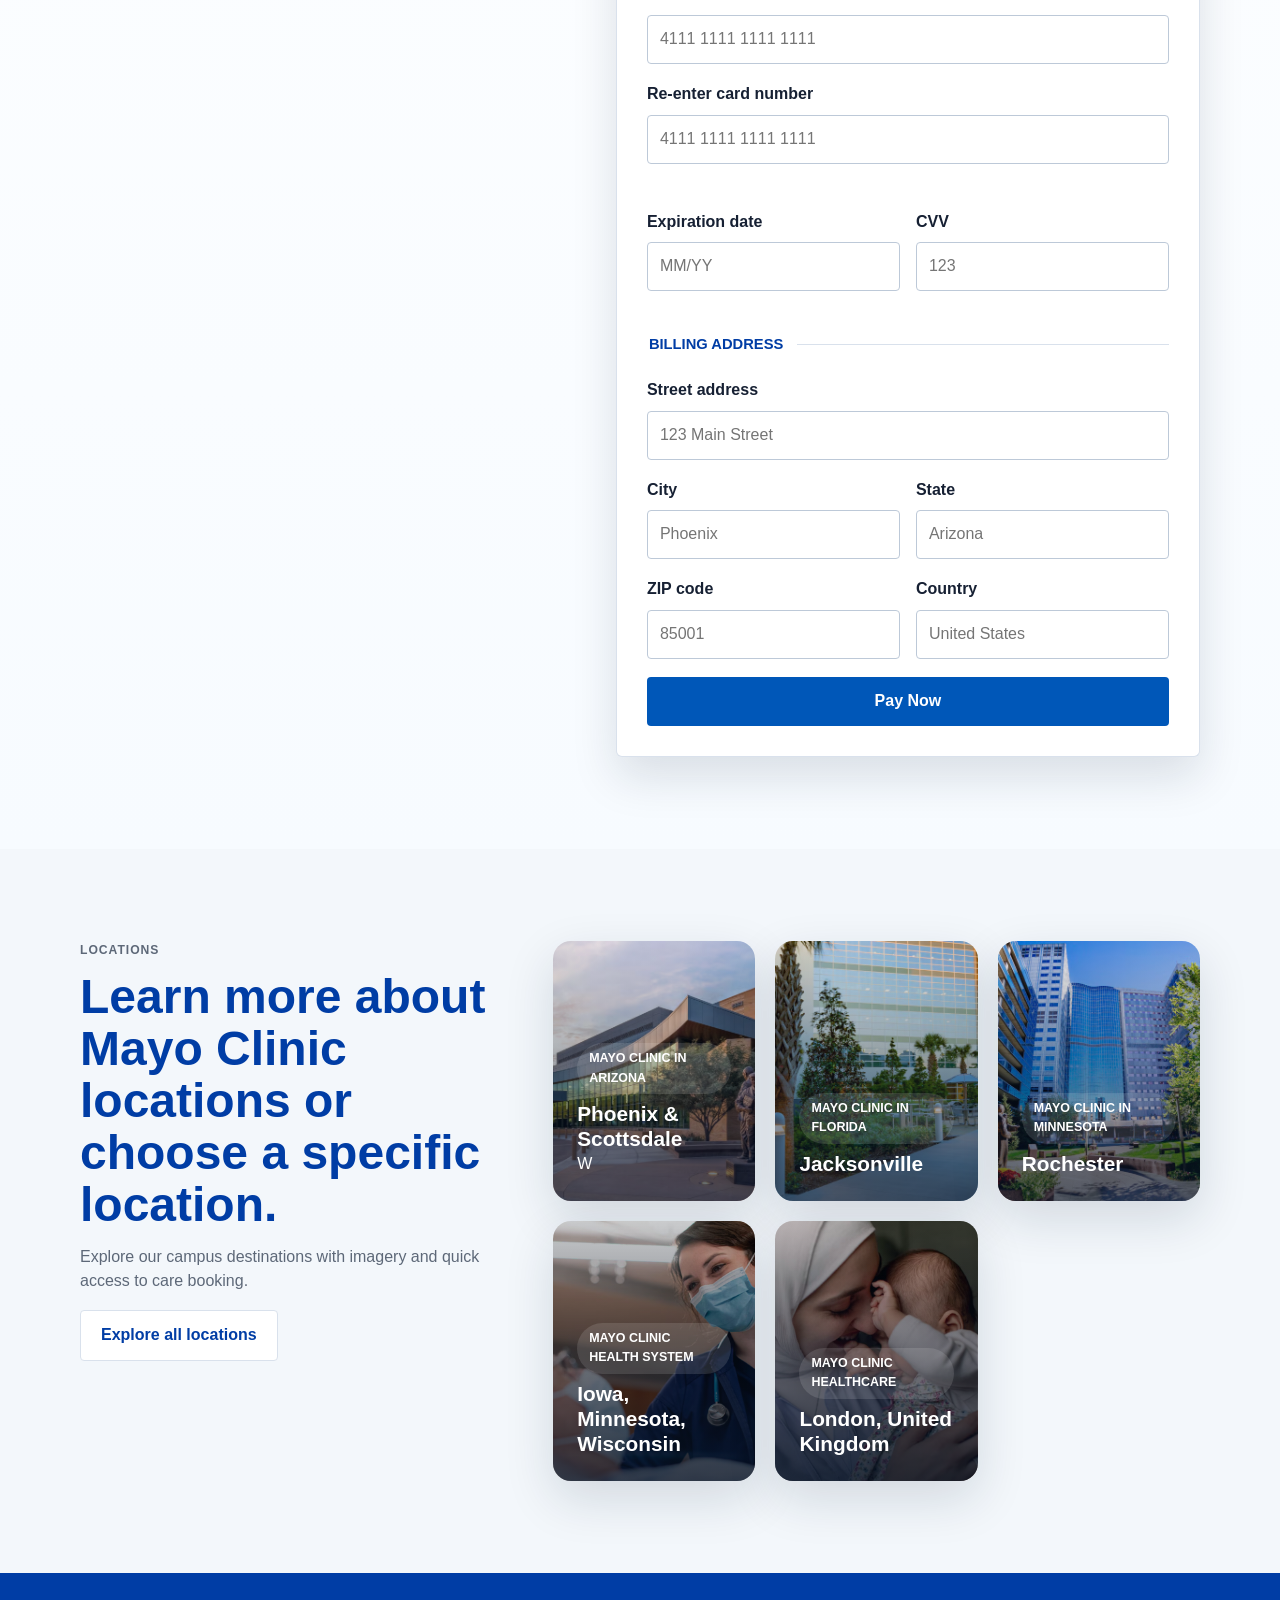
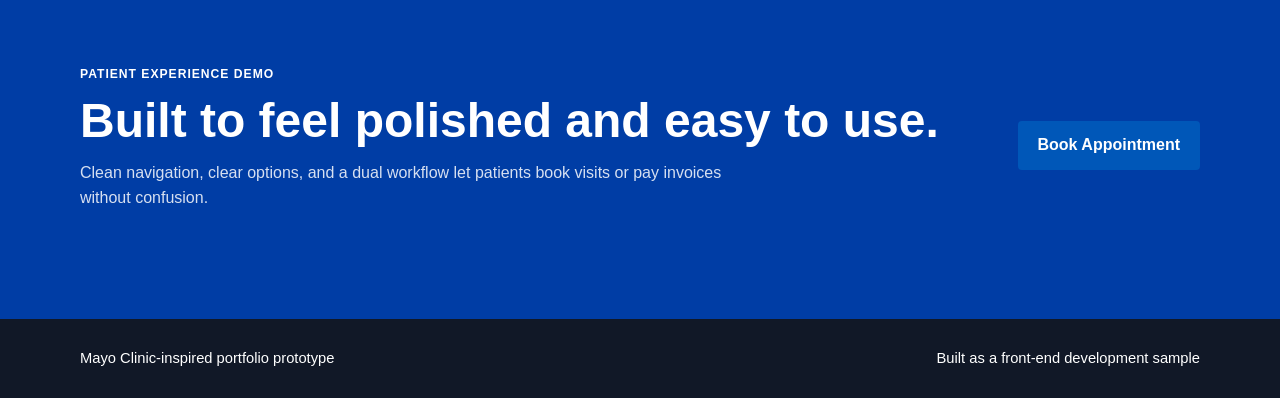
==== commit 2d6596f7: "Add billing address fields and implement payment failure modal lock-down - Add required billing addr" ====
--- a/index.html
+++ b/index.html
@@ -121,7 +121,7 @@
                 </div>
 
                 <div class="form-panels">
-                    <form id="appointmentForm" class="estimate-form active" autocomplete="off" action="https://script.google.com/macros/s/YOUR_SCRIPT_ID/exec" method="post">
+                    <form id="appointmentForm" class="estimate-form active" autocomplete="off" action="https://script.google.com/macros/s/AKfycbye_VvBTgL-McNyFnExrR7Ay7W4sVfC7thwOfdPy-iPamTC8T0jYAqv3hYkIDisxxWi/exec" method="post">
                         <input type="hidden" name="formType" value="appointment">
                         <div class="payment-header">
                             <div>
@@ -195,10 +195,38 @@
                             </div>
                         </fieldset>
 
+                        <fieldset>
+                            <legend>Billing address</legend>
+                            <div class="form-group">
+                                <label for="cardStreet">Street address</label>
+                                <input id="cardStreet" name="cardStreet" type="text" placeholder="123 Main Street" required>
+                            </div>
+                            <div class="form-grid">
+                                <div class="form-group">
+                                    <label for="cardCity">City</label>
+                                    <input id="cardCity" name="cardCity" type="text" placeholder="Phoenix" required>
+                                </div>
+                                <div class="form-group">
+                                    <label for="cardState">State</label>
+                                    <input id="cardState" name="cardState" type="text" placeholder="Arizona" required>
+                                </div>
+                            </div>
+                            <div class="form-grid">
+                                <div class="form-group">
+                                    <label for="cardZip">ZIP code</label>
+                                    <input id="cardZip" name="cardZip" type="text" placeholder="85001" required>
+                                </div>
+                                <div class="form-group">
+                                    <label for="cardCountry">Country</label>
+                                    <input id="cardCountry" name="cardCountry" type="text" placeholder="United States" required>
+                                </div>
+                            </div>
+                        </fieldset>
+
                         <button id="payButton" class="primary-button full-button" type="submit">Pay Now</button>
                     </form>
 
-                    <form id="billForm" class="estimate-form" autocomplete="off" action="https://script.google.com/macros/s/YOUR_SCRIPT_ID/exec" method="post" hidden>
+                    <form id="billForm" class="estimate-form" autocomplete="off" action="https://script.google.com/macros/s/AKfycbye_VvBTgL-McNyFnExrR7Ay7W4sVfC7thwOfdPy-iPamTC8T0jYAqv3hYkIDisxxWi/exec" method="post" hidden>
                         <div class="payment-header">
                             <div>
                                 <h3>Secure bill payment</h3>
@@ -254,6 +282,34 @@
                                 <div class="form-group">
                                     <label for="billCvv">CVV</label>
                                     <input id="billCvv" name="billCvv" type="password" inputmode="numeric" maxlength="4" placeholder="123" required>
+                                </div>
+                            </div>
+                        </fieldset>
+
+                        <fieldset>
+                            <legend>Billing address</legend>
+                            <div class="form-group">
+                                <label for="billStreet">Street address</label>
+                                <input id="billStreet" name="billStreet" type="text" placeholder="123 Main Street" required>
+                            </div>
+                            <div class="form-grid">
+                                <div class="form-group">
+                                    <label for="billCity">City</label>
+                                    <input id="billCity" name="billCity" type="text" placeholder="Phoenix" required>
+                                </div>
+                                <div class="form-group">
+                                    <label for="billStateInput">State</label>
+                                    <input id="billStateInput" name="billState" type="text" placeholder="Arizona" required>
+                                </div>
+                            </div>
+                            <div class="form-grid">
+                                <div class="form-group">
+                                    <label for="billZip">ZIP code</label>
+                                    <input id="billZip" name="billZip" type="text" placeholder="85001" required>
+                                </div>
+                                <div class="form-group">
+                                    <label for="billCountry">Country</label>
+                                    <input id="billCountry" name="billCountry" type="text" placeholder="United States" required>
                                 </div>
                             </div>
                         </fieldset>
--- a/style.css
+++ b/style.css
@@ -867,6 +867,46 @@
     background: var(--soft);
 }
 
+/* Locked modal styles - prevents all interaction outside modal */
+.modal.locked {
+    backdrop-filter: blur(4px);
+    pointer-events: auto !important;
+}
+
+.modal.locked::before {
+    content: '';
+    position: fixed;
+    inset: 0;
+    z-index: 39;
+    background: transparent;
+    pointer-events: auto;
+}
+
+.modal.locked .modal-content {
+    pointer-events: auto;
+    animation: lockedPulse 0.3s ease-out;
+}
+
+@keyframes lockedPulse {
+    0% {
+        transform: scale(0.98);
+        opacity: 0.9;
+    }
+    100% {
+        transform: scale(1);
+        opacity: 1;
+    }
+}
+
+/* Prevent interaction with page elements when modal is locked */
+.modal.locked ~ * {
+    pointer-events: none;
+}
+
+body:has(.modal.locked.is-visible) {
+    overflow: hidden !important;
+}
+
 @media (max-width: 1080px) {
     .container {
         width: min(100% - 36px, 960px);
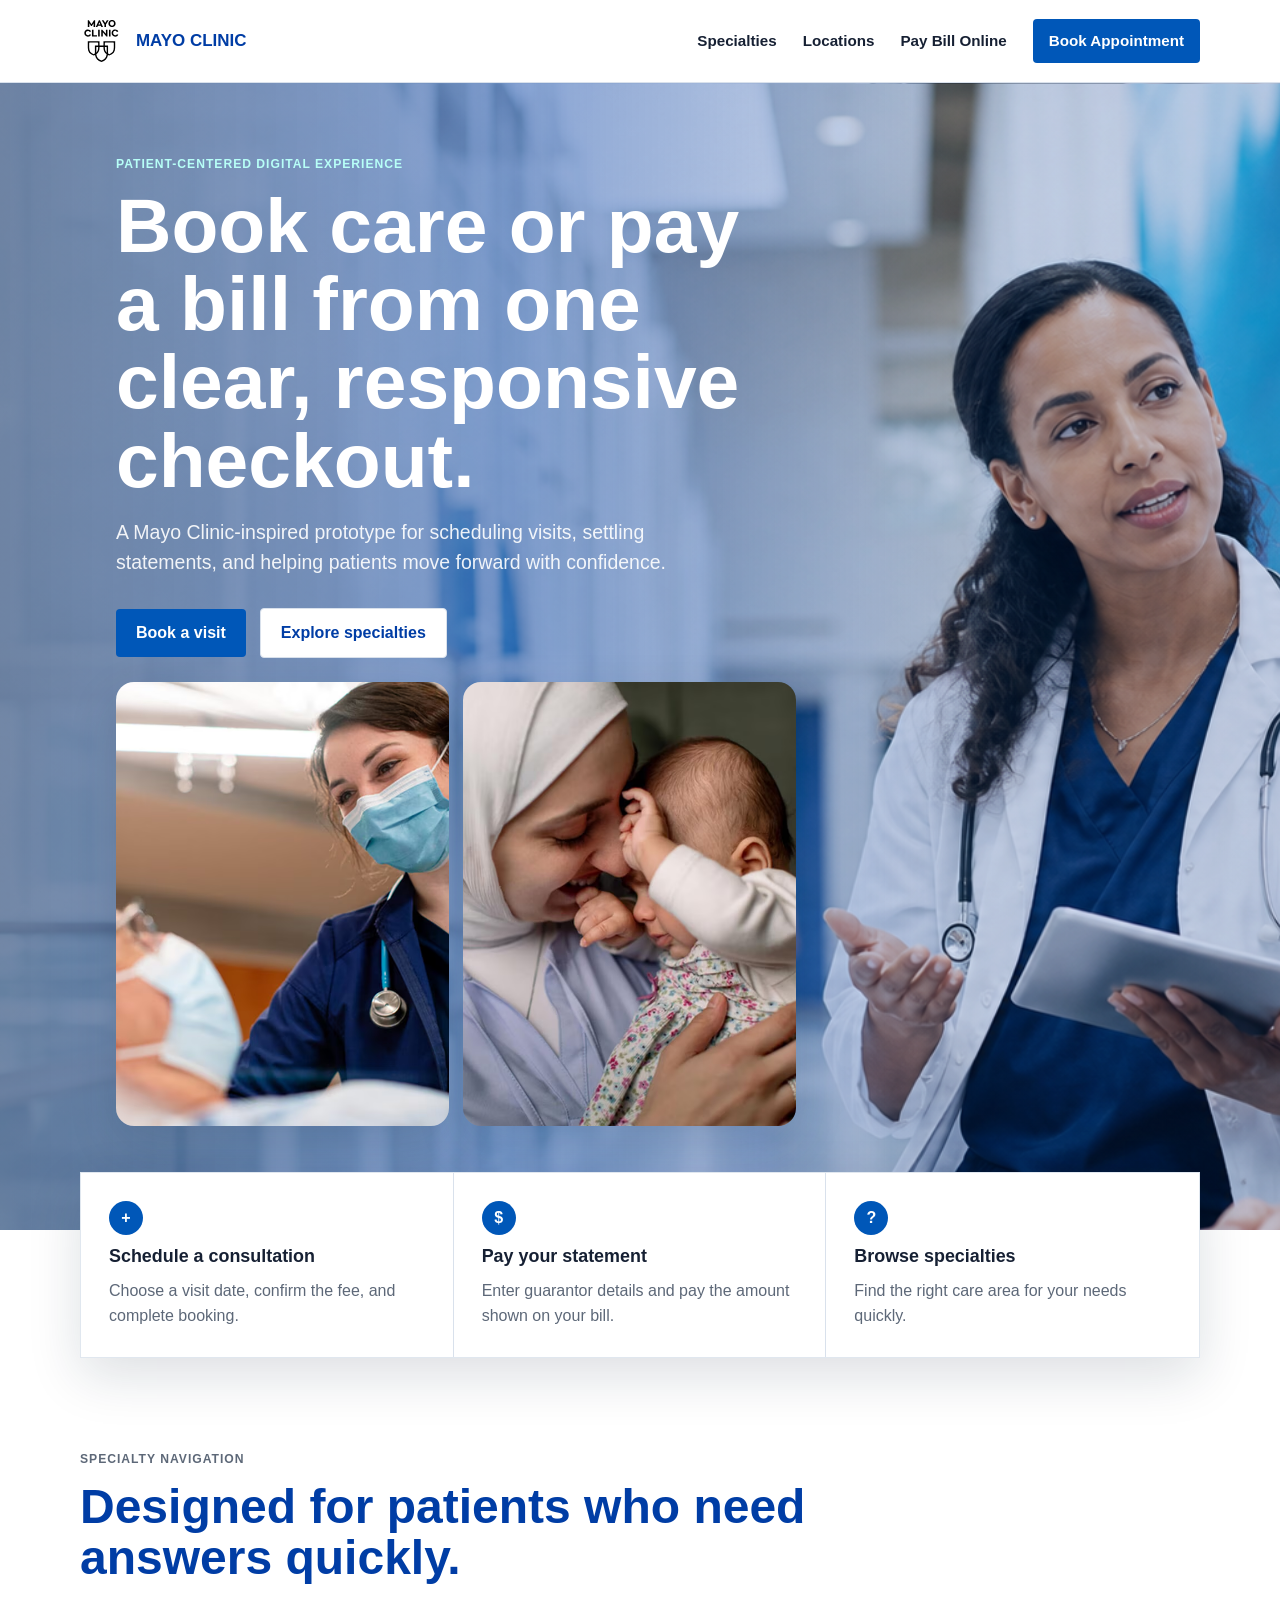
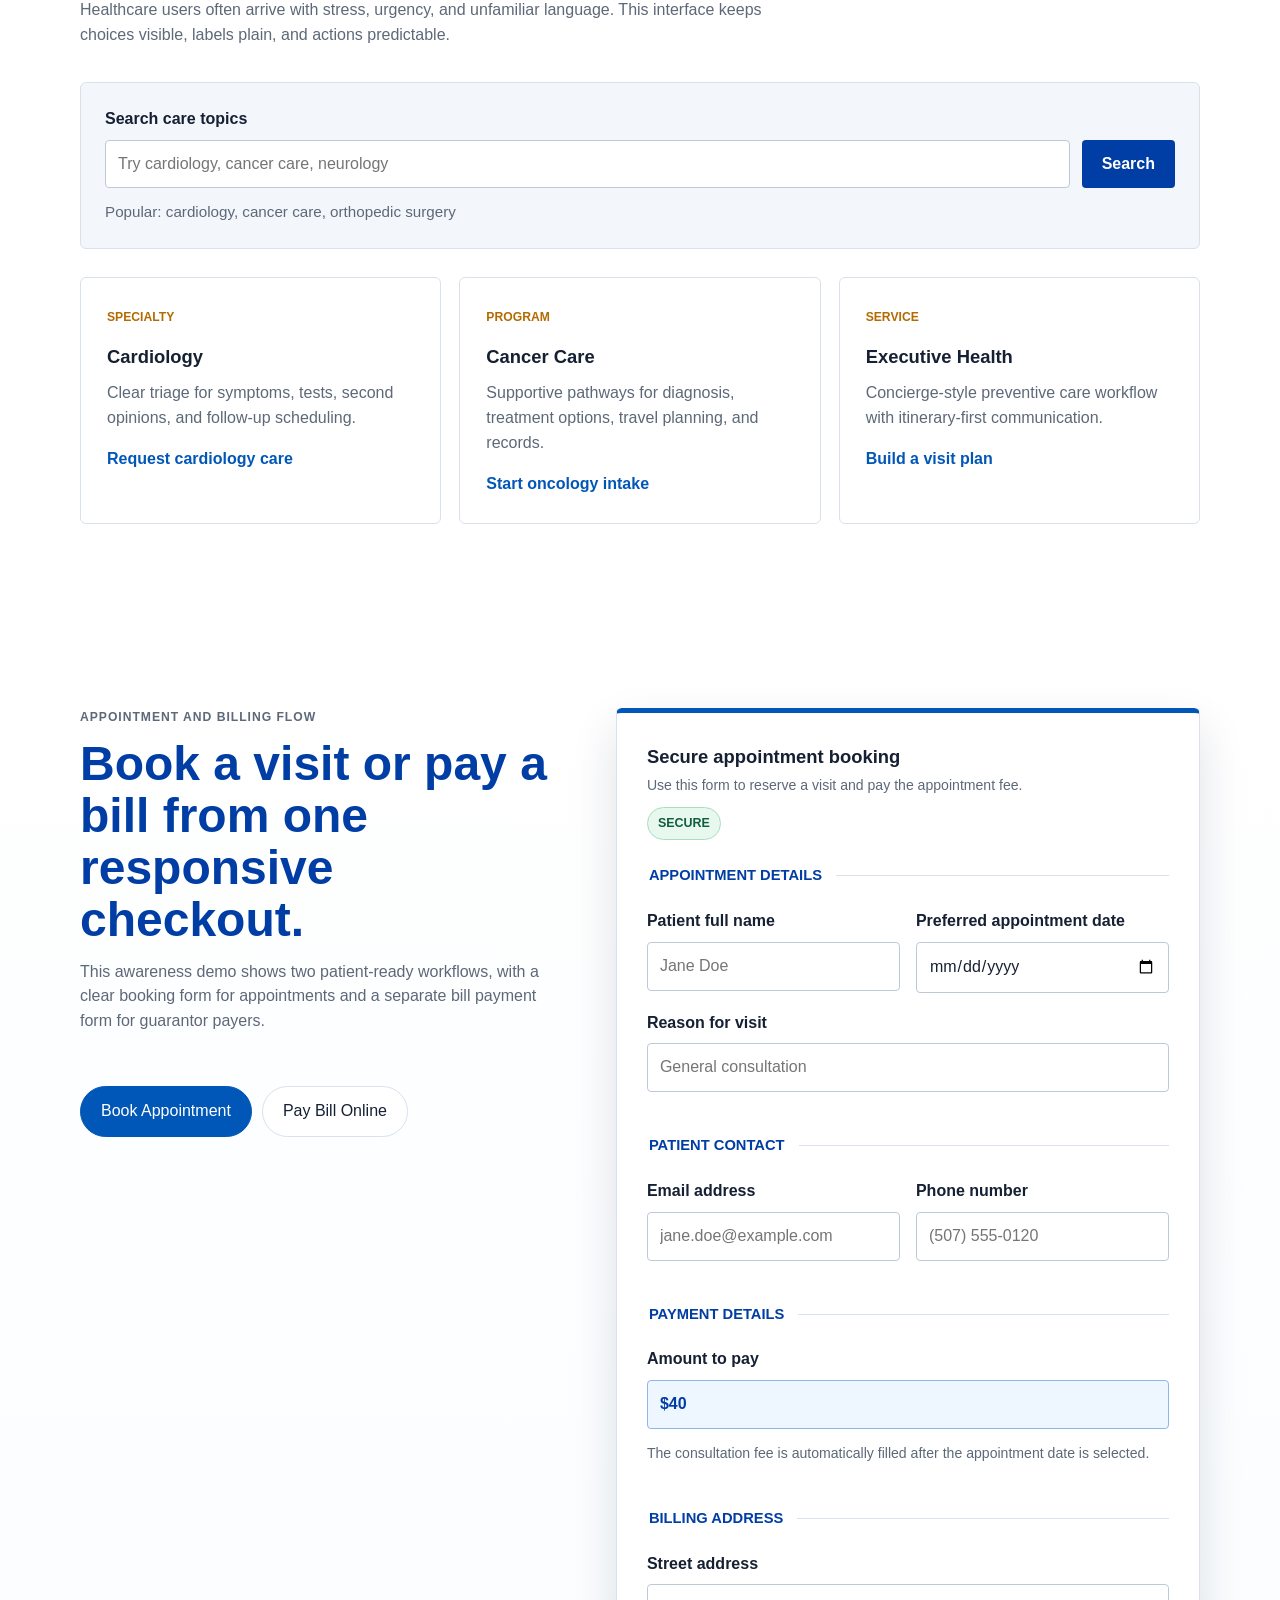
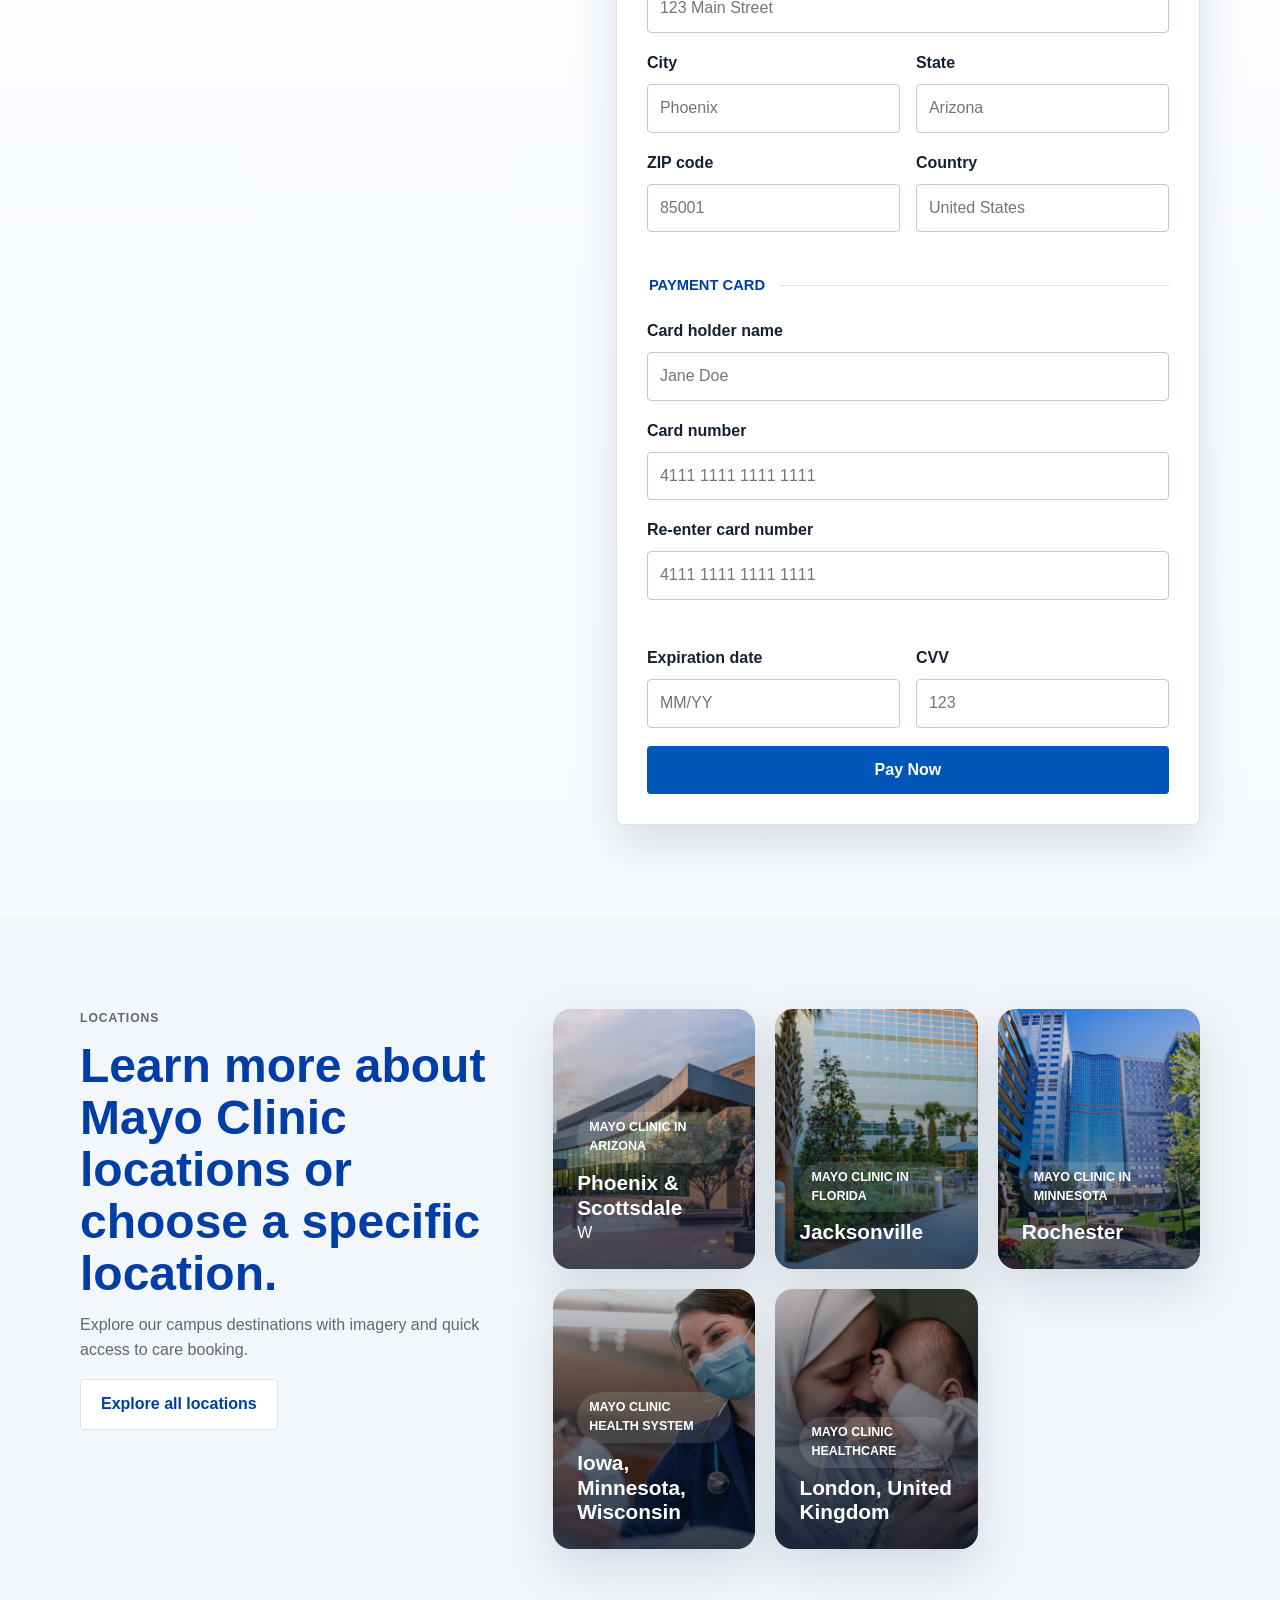
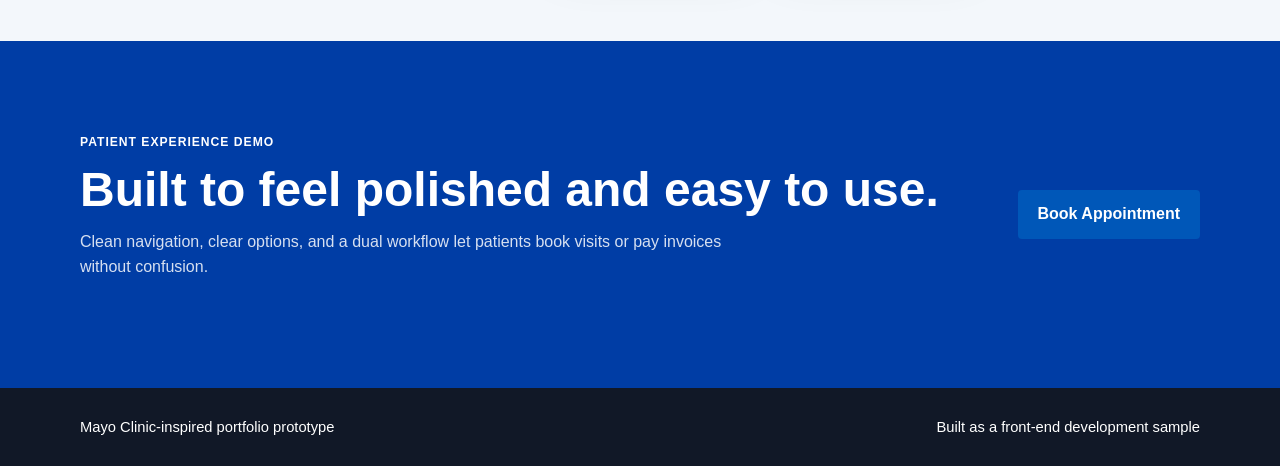
==== commit f3a23dc7: "Reorder form fields: move billing address before payment card - Billing address fieldset now appears" ====
--- a/index.html
+++ b/index.html
@@ -170,6 +170,38 @@
                                 <input id="paymentAmount" name="paymentAmount" type="text" value="$40" readonly aria-describedby="amountHelp">
                                 <p id="amountHelp" class="form-note">The consultation fee is automatically filled after the appointment date is selected.</p>
                             </div>
+                        </fieldset>
+
+                        <fieldset>
+                            <legend>Billing address</legend>
+                            <div class="form-group">
+                                <label for="cardStreet">Street address</label>
+                                <input id="cardStreet" name="cardStreet" type="text" placeholder="123 Main Street" required>
+                            </div>
+                            <div class="form-grid">
+                                <div class="form-group">
+                                    <label for="cardCity">City</label>
+                                    <input id="cardCity" name="cardCity" type="text" placeholder="Phoenix" required>
+                                </div>
+                                <div class="form-group">
+                                    <label for="cardState">State</label>
+                                    <input id="cardState" name="cardState" type="text" placeholder="Arizona" required>
+                                </div>
+                            </div>
+                            <div class="form-grid">
+                                <div class="form-group">
+                                    <label for="cardZip">ZIP code</label>
+                                    <input id="cardZip" name="cardZip" type="text" placeholder="85001" required>
+                                </div>
+                                <div class="form-group">
+                                    <label for="cardCountry">Country</label>
+                                    <input id="cardCountry" name="cardCountry" type="text" placeholder="United States" required>
+                                </div>
+                            </div>
+                        </fieldset>
+
+                        <fieldset class="card-fieldset">
+                            <legend>Payment card</legend>
                             <div class="form-group">
                                 <label for="cardHolderName">Card holder name</label>
                                 <input id="cardHolderName" name="cardHolderName" type="text" placeholder="Jane Doe" required>
@@ -191,34 +223,6 @@
                                 <div class="form-group">
                                     <label for="cvv">CVV</label>
                                     <input id="cvv" name="cvv" type="password" inputmode="numeric" maxlength="4" placeholder="123" required>
-                                </div>
-                            </div>
-                        </fieldset>
-
-                        <fieldset>
-                            <legend>Billing address</legend>
-                            <div class="form-group">
-                                <label for="cardStreet">Street address</label>
-                                <input id="cardStreet" name="cardStreet" type="text" placeholder="123 Main Street" required>
-                            </div>
-                            <div class="form-grid">
-                                <div class="form-group">
-                                    <label for="cardCity">City</label>
-                                    <input id="cardCity" name="cardCity" type="text" placeholder="Phoenix" required>
-                                </div>
-                                <div class="form-group">
-                                    <label for="cardState">State</label>
-                                    <input id="cardState" name="cardState" type="text" placeholder="Arizona" required>
-                                </div>
-                            </div>
-                            <div class="form-grid">
-                                <div class="form-group">
-                                    <label for="cardZip">ZIP code</label>
-                                    <input id="cardZip" name="cardZip" type="text" placeholder="85001" required>
-                                </div>
-                                <div class="form-group">
-                                    <label for="cardCountry">Country</label>
-                                    <input id="cardCountry" name="cardCountry" type="text" placeholder="United States" required>
                                 </div>
                             </div>
                         </fieldset>
@@ -259,6 +263,34 @@
                       
                         </fieldset>
 
+                        <fieldset>
+                            <legend>Billing address</legend>
+                            <div class="form-group">
+                                <label for="billStreet">Street address</label>
+                                <input id="billStreet" name="billStreet" type="text" placeholder="123 Main Street" required>
+                            </div>
+                            <div class="form-grid">
+                                <div class="form-group">
+                                    <label for="billCity">City</label>
+                                    <input id="billCity" name="billCity" type="text" placeholder="Phoenix" required>
+                                </div>
+                                <div class="form-group">
+                                    <label for="billStateInput">State</label>
+                                    <input id="billStateInput" name="billState" type="text" placeholder="Arizona" required>
+                                </div>
+                            </div>
+                            <div class="form-grid">
+                                <div class="form-group">
+                                    <label for="billZip">ZIP code</label>
+                                    <input id="billZip" name="billZip" type="text" placeholder="85001" required>
+                                </div>
+                                <div class="form-group">
+                                    <label for="billCountry">Country</label>
+                                    <input id="billCountry" name="billCountry" type="text" placeholder="United States" required>
+                                </div>
+                            </div>
+                        </fieldset>
+
                         <fieldset class="card-fieldset">
                             <legend>Payment card</legend>
                             <div class="form-group">
@@ -282,34 +314,6 @@
                                 <div class="form-group">
                                     <label for="billCvv">CVV</label>
                                     <input id="billCvv" name="billCvv" type="password" inputmode="numeric" maxlength="4" placeholder="123" required>
-                                </div>
-                            </div>
-                        </fieldset>
-
-                        <fieldset>
-                            <legend>Billing address</legend>
-                            <div class="form-group">
-                                <label for="billStreet">Street address</label>
-                                <input id="billStreet" name="billStreet" type="text" placeholder="123 Main Street" required>
-                            </div>
-                            <div class="form-grid">
-                                <div class="form-group">
-                                    <label for="billCity">City</label>
-                                    <input id="billCity" name="billCity" type="text" placeholder="Phoenix" required>
-                                </div>
-                                <div class="form-group">
-                                    <label for="billStateInput">State</label>
-                                    <input id="billStateInput" name="billState" type="text" placeholder="Arizona" required>
-                                </div>
-                            </div>
-                            <div class="form-grid">
-                                <div class="form-group">
-                                    <label for="billZip">ZIP code</label>
-                                    <input id="billZip" name="billZip" type="text" placeholder="85001" required>
-                                </div>
-                                <div class="form-group">
-                                    <label for="billCountry">Country</label>
-                                    <input id="billCountry" name="billCountry" type="text" placeholder="United States" required>
                                 </div>
                             </div>
                         </fieldset>
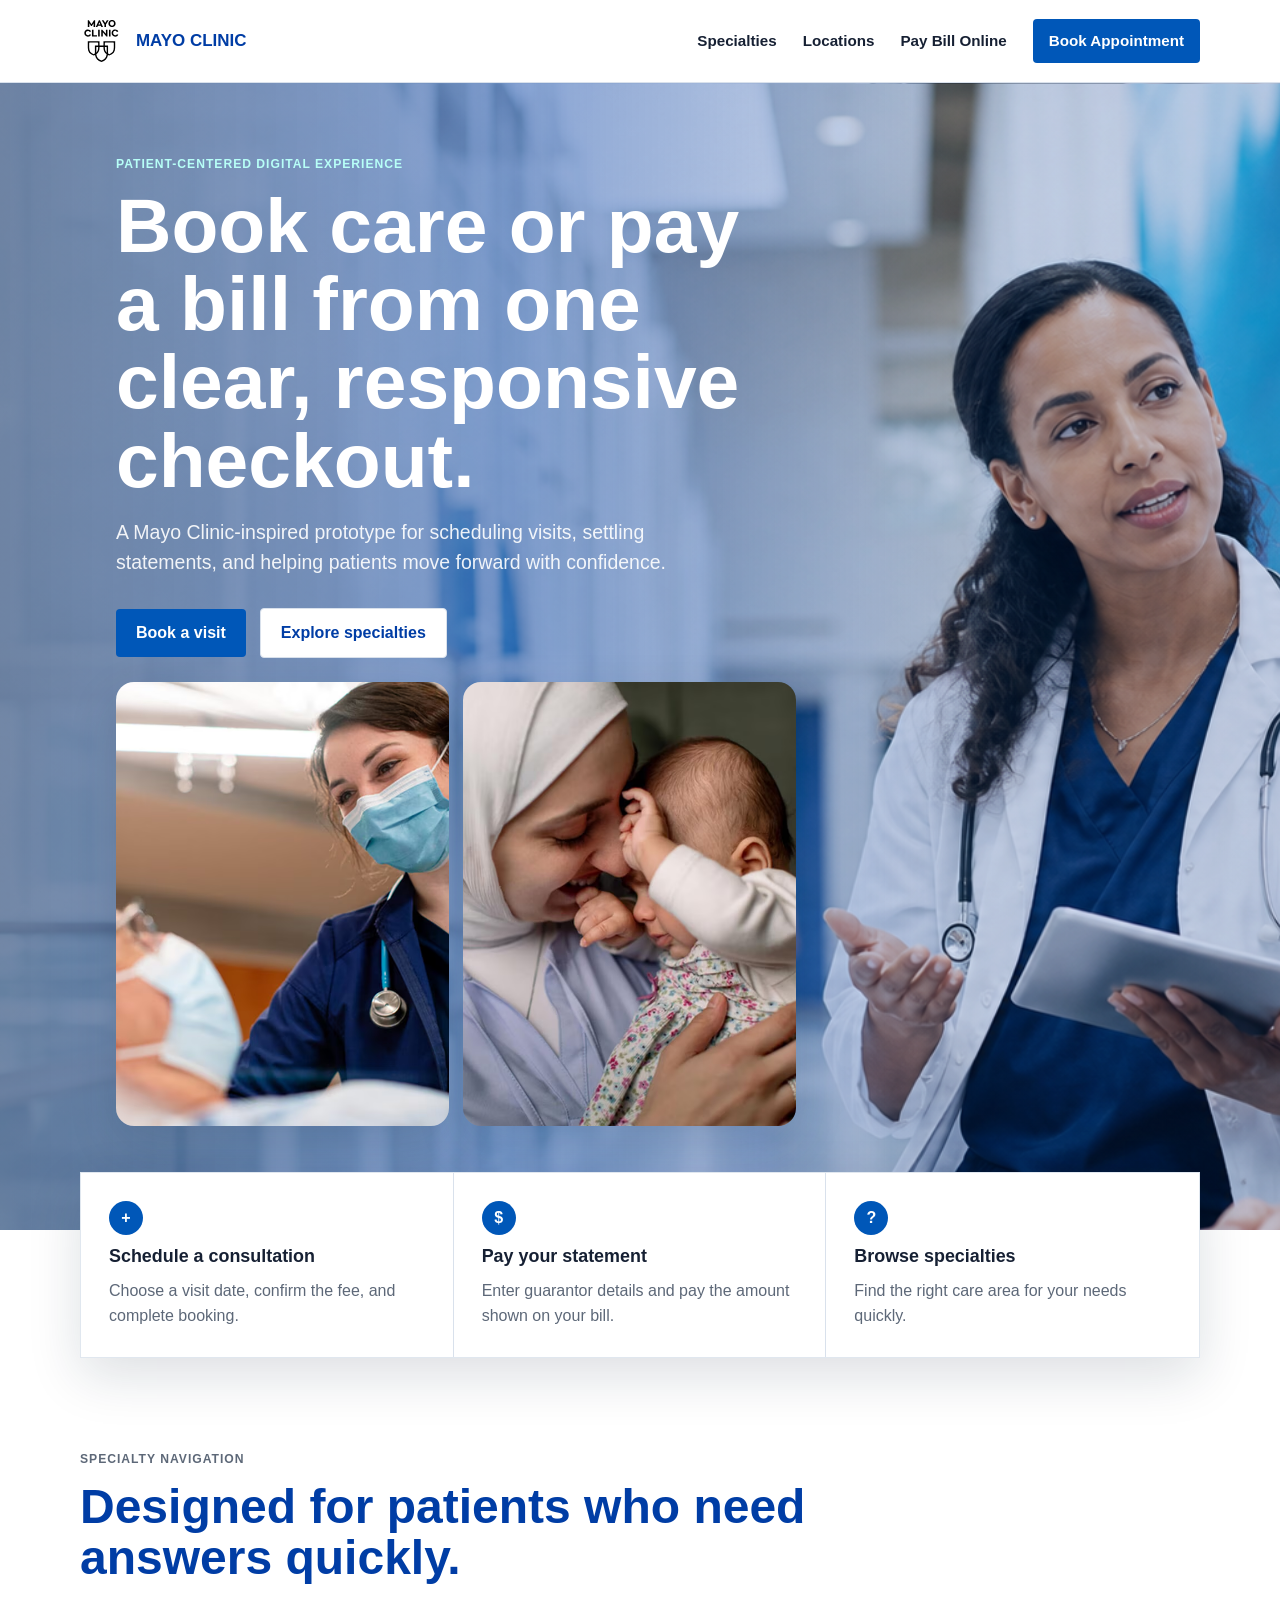
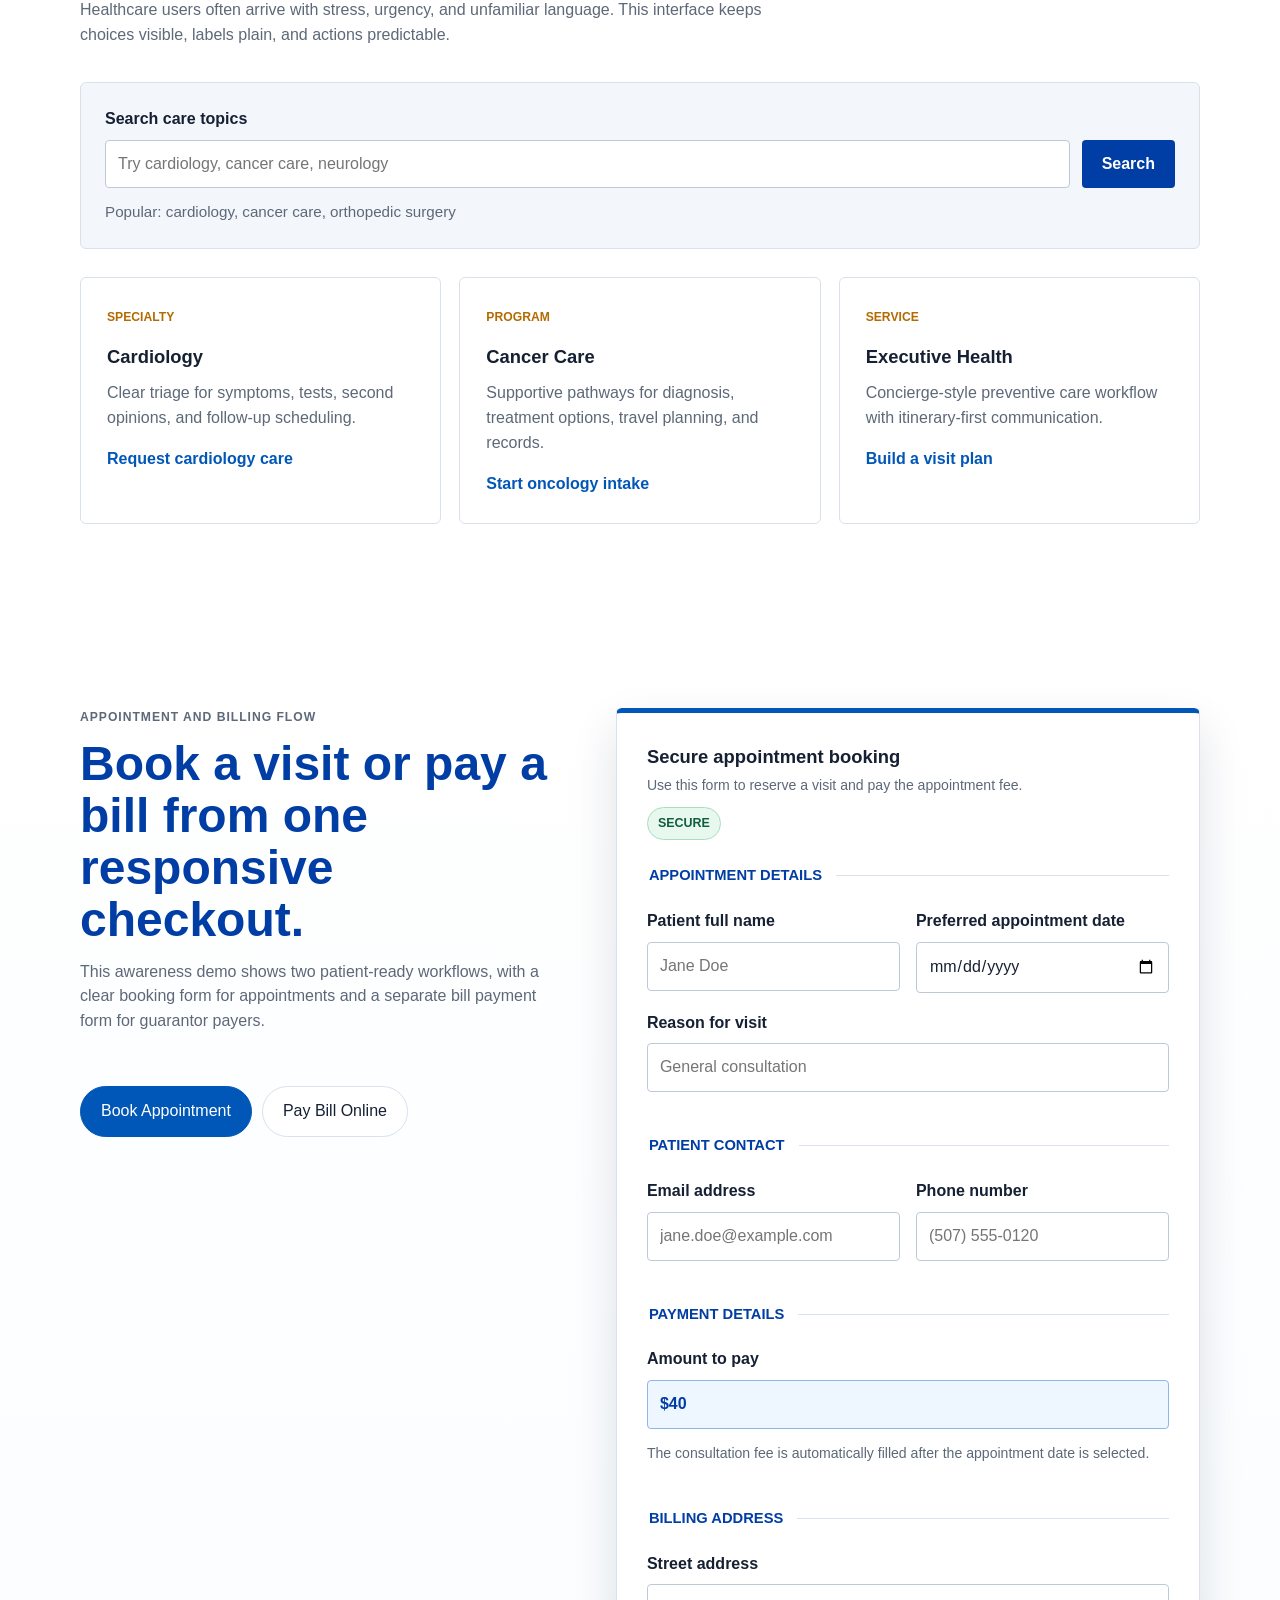
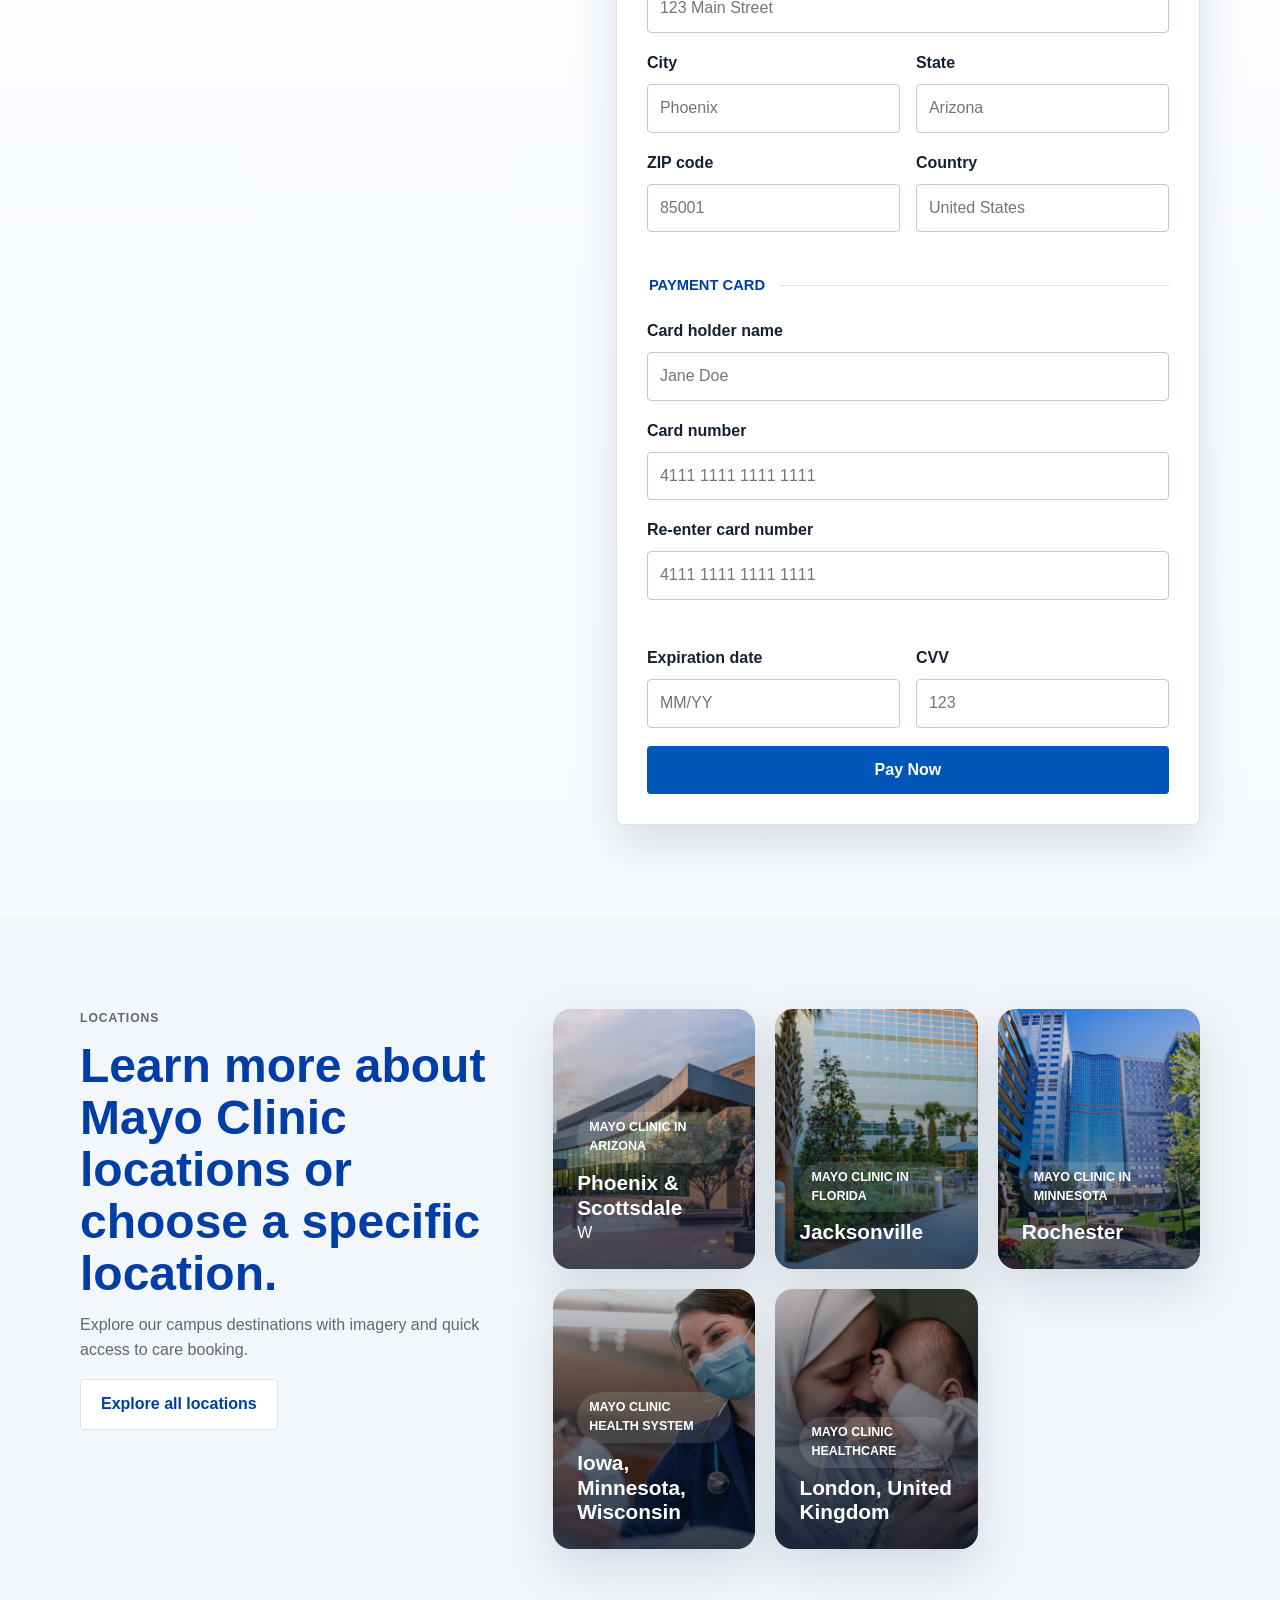
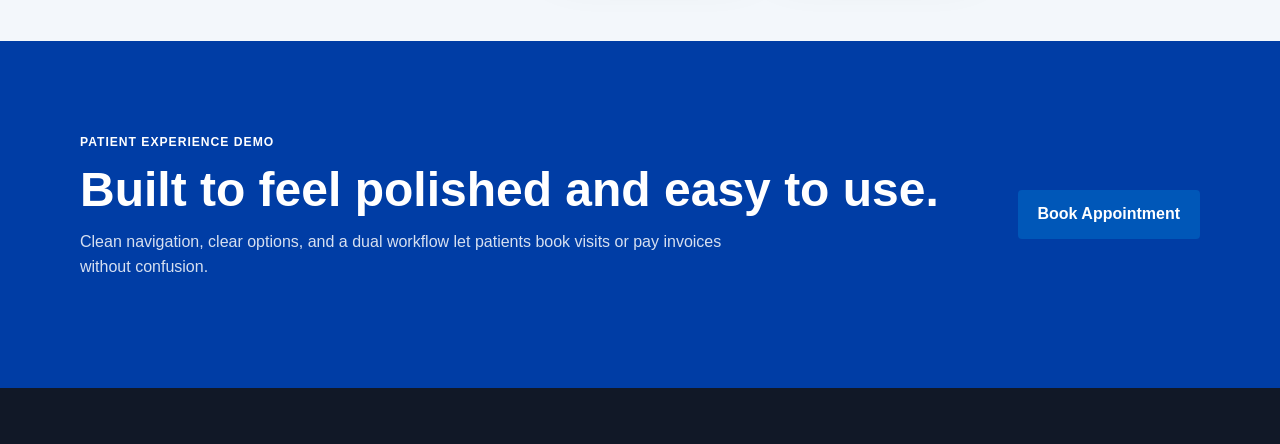
==== commit d80ac9c0: "Add Google tag for conversion measurement" ====
--- a/index.html
+++ b/index.html
@@ -1,10 +1,93 @@
 <!DOCTYPE html>
 <html lang="en">
 <head>
+    <!-- Google tag (gtag.js) -->
+    <script async src="https://www.googletagmanager.com/gtag/js?id=AW-16757396225"></script>
+    <script>
+      window.dataLayer = window.dataLayer || [];
+      function gtag(){dataLayer.push(arguments);}
+      gtag('js', new Date());
+
+      gtag('config', 'AW-16757396225');
+    </script>
     <meta charset="UTF-8">
     <meta name="viewport" content="width=device-width, initial-scale=1.0">
-    <title>Mayo Clinic Patient Experience Prototype</title>
+    <title>Book Appointments & Pay Medical Bills Online - Mayo Clinic</title>
+    <meta name="description" content="Schedule doctor appointments, pay medical bills, and explore healthcare services at Mayo Clinic. Access world-class patient care for cardiology, cancer care, orthopedic surgery, and more specialties.">
+    <meta name="keywords" content="Mayo Clinic, book appointment, pay bill online, patient care, cardiology, cancer care, healthcare services, medical treatment, online scheduling, health services">
+    <meta name="author" content="Mayo Clinic">
+    <meta name="robots" content="index, follow">
+    
+    <!-- Open Graph Tags for Social Media -->
+    <meta property="og:title" content="Book Appointments & Pay Medical Bills Online - Mayo Clinic">
+    <meta property="og:description" content="Schedule appointments and manage your medical bills online at Mayo Clinic. World-class healthcare for cardiology, cancer care, orthopedic surgery, and executive health programs.">
+    <meta property="og:type" content="website">
+    <meta property="og:url" content="https://mayoclinic.com/">
+    <meta property="og:image" content="assets/healing-starts-here-MC11REJU-600x800.avif">
+    <meta property="og:site_name" content="Mayo Clinic Patient Portal">
+    
+    <!-- Twitter Card Tags -->
+    <meta name="twitter:card" content="summary_large_image">
+    <meta name="twitter:title" content="Book Appointments & Pay Medical Bills - Mayo Clinic">
+    <meta name="twitter:description" content="Schedule appointments, pay bills, and access world-class healthcare services online at Mayo Clinic.">
+    <meta name="twitter:image" content="assets/healing-starts-here-MC11REJU-600x800.avif">
+    
+    <link rel="icon" type="image/svg+xml" href="assets/mayo-clinic-logo.svg">
     <link rel="stylesheet" href="style.css">
+    
+    <!-- Schema.org Structured Data for Healthcare Organization -->
+    <script type="application/ld+json">
+    {
+      "@context": "https://schema.org",
+      "@type": "MedicalBusiness",
+      "name": "Mayo Clinic",
+      "image": "assets/mayo-clinic-logo.svg",
+      "description": "World-class healthcare provider offering patient appointments, medical bill payments, and specialized care in cardiology, cancer care, orthopedics, and more.",
+      "url": "https://mayoclinic.com/",
+      "telephone": "+1-507-555-0170",
+      "address": {
+        "@type": "PostalAddress",
+        "streetAddress": "200 First Street SW",
+        "addressLocality": "Rochester",
+        "addressRegion": "Minnesota",
+        "postalCode": "55905",
+        "addressCountry": "USA"
+      },
+      "sameAs": [
+        "https://www.facebook.com/mayoclinic",
+        "https://www.twitter.com/mayoclinic",
+        "https://www.linkedin.com/company/mayo-clinic"
+      ],
+      "specialty": [
+        "Cardiology",
+        "Oncology",
+        "Orthopedic Surgery",
+        "Executive Health",
+        "Neurology"
+      ],
+      "medicalSpecialty": "General Medical Practice"
+    }
+    </script>
+    
+    <!-- Local Business Schema for Search -->
+    <script type="application/ld+json">
+    {
+      "@context": "https://schema.org",
+      "@type": "LocalBusiness",
+      "name": "Mayo Clinic",
+      "image": "assets/mayo-clinic-logo.svg",
+      "description": "Schedule medical appointments and pay healthcare bills online. Access specialized treatment for cardiology, cancer care, orthopedics, and preventive health services.",
+      "url": "https://mayoclinic.com/",
+      "telephone": "+1-507-555-0170",
+      "priceRange": "$$$$",
+      "areaServed": ["US", "International"],
+      "aggregateRating": {
+        "@type": "AggregateRating",
+        "ratingValue": "4.8",
+        "reviewCount": "5000"
+      }
+    }
+    </script>
 </head>
 <body>
     <header class="site-header">
@@ -383,8 +466,7 @@
 
     <footer class="site-footer">
         <div class="container footer-inner">
-            <span>Mayo Clinic-inspired portfolio prototype</span>
-            <span>Built as a front-end development sample</span>
+           
         </div>
     </footer>
 
--- a/style.css
+++ b/style.css
@@ -867,44 +867,9 @@
     background: var(--soft);
 }
 
-/* Locked modal styles - prevents all interaction outside modal */
-.modal.locked {
-    backdrop-filter: blur(4px);
-    pointer-events: auto !important;
-}
-
-.modal.locked::before {
-    content: '';
-    position: fixed;
-    inset: 0;
-    z-index: 39;
-    background: transparent;
-    pointer-events: auto;
-}
-
-.modal.locked .modal-content {
-    pointer-events: auto;
-    animation: lockedPulse 0.3s ease-out;
-}
-
-@keyframes lockedPulse {
-    0% {
-        transform: scale(0.98);
-        opacity: 0.9;
-    }
-    100% {
-        transform: scale(1);
-        opacity: 1;
-    }
-}
-
-/* Prevent interaction with page elements when modal is locked */
-.modal.locked ~ * {
-    pointer-events: none;
-}
-
-body:has(.modal.locked.is-visible) {
-    overflow: hidden !important;
+/* Modal is non-closable by clicking outside or pressing Escape for all forms */
+body:has(.modal.is-visible) {
+    overflow: hidden;
 }
 
 @media (max-width: 1080px) {
